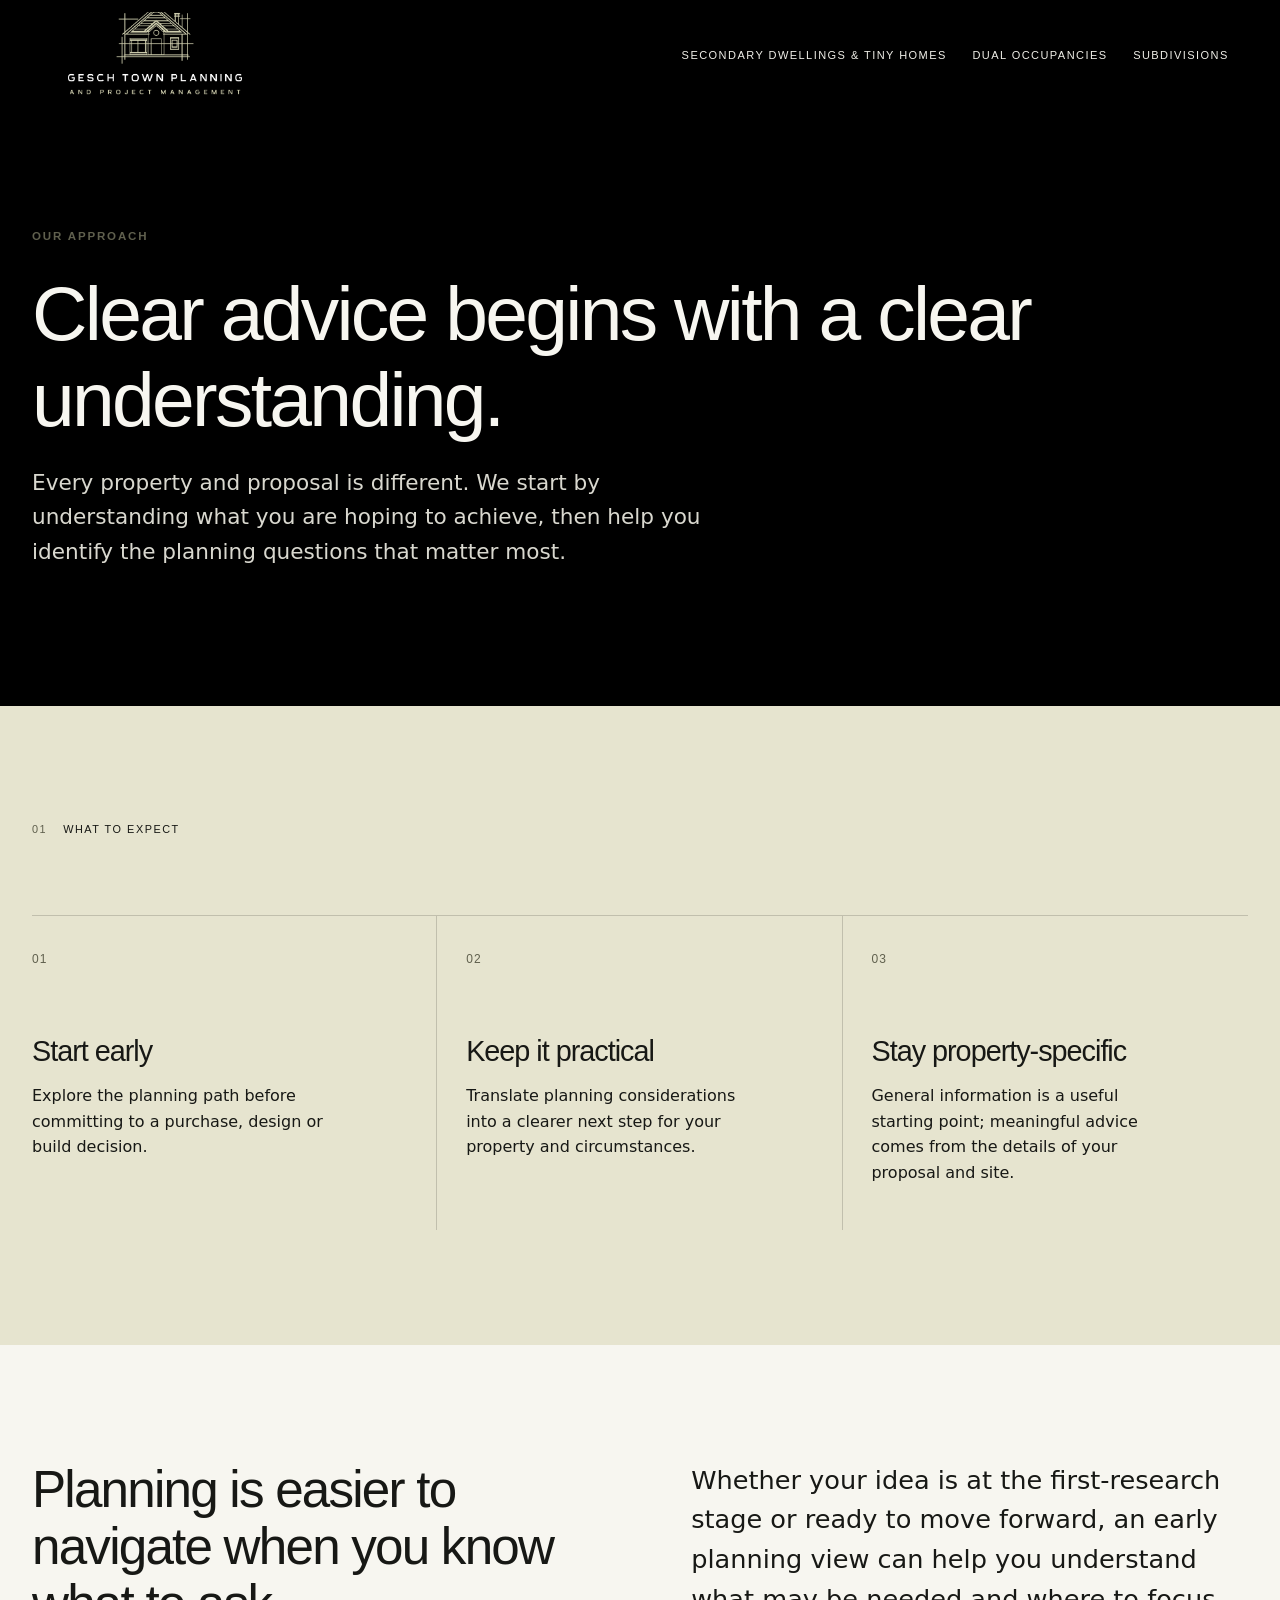
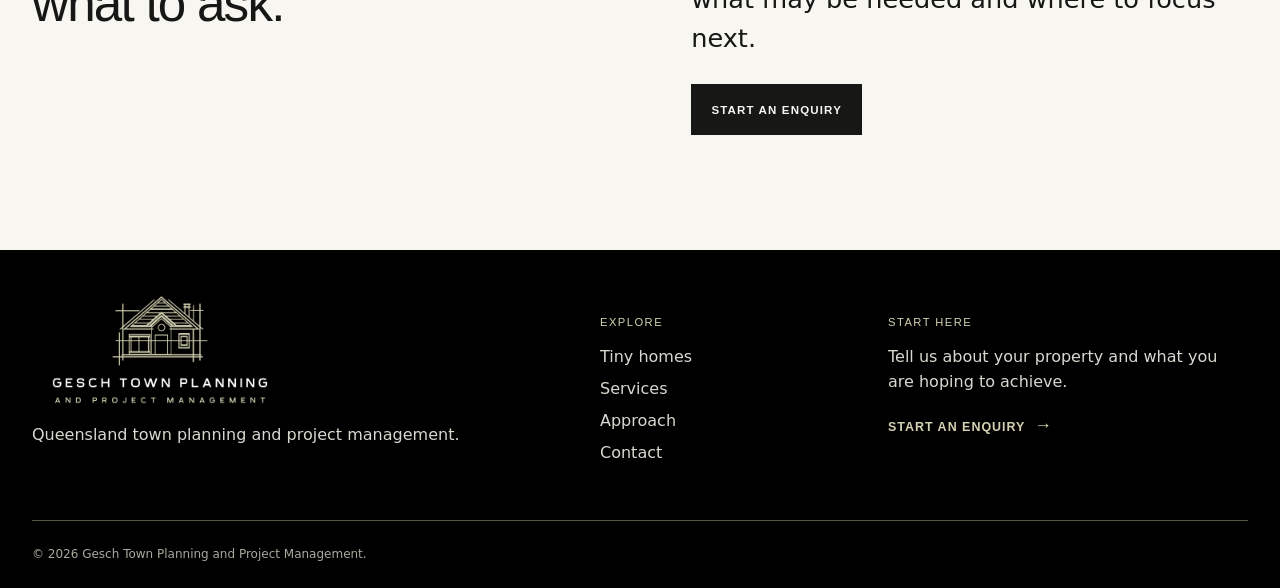
==== approach/index.html @ 33767bf8 "Update draft site navigation labels" ====
<!doctype html>
<html lang="en-AU"><head><meta charset="utf-8"><meta name="viewport" content="width=device-width, initial-scale=1"><meta name="robots" content="noindex, nofollow"><meta name="description" content="A considered, property-specific approach to town planning across Queensland."><meta property="og:title" content="Our approach | Gesch Town Planning"><meta property="og:description" content="Clear, property-specific planning guidance across Queensland."><meta property="og:type" content="website"><meta property="og:url" content="https://geschdevelopments.com.au/approach/"><link rel="canonical" href="https://geschdevelopments.com.au/approach/"><link rel="icon" href="/assets/favicon.svg" type="image/svg+xml"><link rel="stylesheet" href="/assets/styles.css"><title>Our approach | Gesch Town Planning</title></head>
<body><a class="skip-link" href="#main-content">Skip to content</a><header class="site-header"><a class="brand" href="/" aria-label="Gesch Town Planning home"><img src="/assets/gesch-town-planning-logo.png" alt="Gesch Town Planning and Project Management"></a><button class="menu-toggle" type="button" aria-expanded="false" aria-controls="site-nav"><span></span><span></span><span></span><span class="sr-only">Open menu</span></button><nav class="site-nav" id="site-nav" aria-label="Primary navigation"><a href="/tiny-homes-queensland/">Secondary dwellings &amp; tiny homes</a><a href="/services/#dual-occupancies">Dual occupancies</a><a href="/services/#subdivisions">Subdivisions</a></nav></header>
<main id="main-content"><section class="page-hero"><p class="eyebrow">Our approach</p><h1>Clear advice begins with a clear understanding.</h1><p class="lede">Every property and proposal is different. We start by understanding what you are hoping to achieve, then help you identify the planning questions that matter most.</p></section><section class="section section-stone"><div class="section-label"><span>01</span><p>What to expect</p></div><div class="principles"><article><span>01</span><h2>Start early</h2><p>Explore the planning path before committing to a purchase, design or build decision.</p></article><article><span>02</span><h2>Keep it practical</h2><p>Translate planning considerations into a clearer next step for your property and circumstances.</p></article><article><span>03</span><h2>Stay property-specific</h2><p>General information is a useful starting point; meaningful advice comes from the details of your proposal and site.</p></article></div></section><section class="section"><div class="content-grid two-col"><h2>Planning is easier to navigate when you know what to ask.</h2><div><p class="large-copy">Whether your idea is at the first-research stage or ready to move forward, an early planning view can help you understand what may be needed and where to focus next.</p><a class="button button-dark" href="/contact/">Start an enquiry</a></div></div></section></main><footer class="site-footer"><div class="footer-grid"><div><img class="footer-logo" src="/assets/gesch-town-planning-logo.png" alt="Gesch Town Planning and Project Management"><p>Queensland town planning and project management.</p></div><div><p class="footer-label">Explore</p><a href="/tiny-homes-queensland/">Tiny homes</a><a href="/services/">Services</a><a href="/approach/">Approach</a><a href="/contact/">Contact</a></div><div><p class="footer-label">Start here</p><p>Tell us about your property and what you are hoping to achieve.</p><a class="text-link light" href="/contact/">Start an enquiry <span aria-hidden="true">→</span></a></div></div><p class="copyright">© <span data-current-year></span> Gesch Town Planning and Project Management.</p></footer><script src="/assets/config.js"></script><script src="/assets/site.js"></script></body></html>
---- assets/styles.css ----
:root{--black:#000;--ink:#171815;--paper:#f7f6f0;--stone:#d3d2b2;--olive:#60604e;--line:rgba(23,24,21,.18);--white:#fff;--sans:"Avenir Next",Avenir,"Century Gothic",Montserrat,Arial,sans-serif;--body:Inter,ui-sans-serif,system-ui,-apple-system,BlinkMacSystemFont,"Segoe UI",sans-serif;--space:clamp(1.5rem,4vw,5rem);--wide:76rem}*{box-sizing:border-box}html{scroll-behavior:smooth}body{margin:0;background:var(--paper);color:var(--ink);font-family:var(--body);font-size:16px;line-height:1.6}img{max-width:100%;display:block}a{color:inherit}.skip-link{position:absolute;z-index:99;left:1rem;top:-4rem;background:var(--stone);padding:.7rem 1rem;color:var(--ink)}.skip-link:focus{top:1rem}.sr-only{position:absolute;width:1px;height:1px;padding:0;margin:-1px;overflow:hidden;clip:rect(0,0,0,0);white-space:nowrap;border:0}.site-header{height:7rem;background:var(--black);display:flex;align-items:center;justify-content:space-between;padding:0 clamp(1.25rem,4vw,4rem);position:relative;z-index:10}.brand{width:13rem;display:block}.brand img{width:100%;height:5.5rem;object-fit:cover;object-position:center 56%;mix-blend-mode:screen}.site-nav{display:flex;align-items:center;gap:1.6rem;color:#efeee7;font-family:var(--sans);font-size:.69rem;letter-spacing:.13em;text-transform:uppercase}.site-nav a{text-decoration:none;border-bottom:1px solid transparent;padding:.45rem 0}.site-nav a:not(.nav-cta):hover,.site-nav a.is-current:not(.nav-cta){border-color:var(--stone);color:var(--stone)}.nav-cta{border:1px solid var(--stone)!important;padding:.72rem .9rem!important;color:var(--stone)}.nav-cta:hover{background:var(--stone);color:var(--ink)}.menu-toggle{display:none;background:none;border:0;padding:.75rem;color:var(--paper)}.menu-toggle span:not(.sr-only){display:block;width:1.5rem;height:1px;background:currentColor;margin:.32rem}.hero{min-height:calc(100vh - 7rem);background:var(--black);color:var(--paper);display:grid;grid-template-columns:minmax(0,1.1fr) minmax(16rem,.9fr);align-items:center;gap:2rem;padding:clamp(3rem,8vw,8rem) max(1.25rem,calc((100% - var(--wide))/2));overflow:hidden}.hero-copy{max-width:44rem}.eyebrow{font-family:var(--sans);font-size:.72rem;font-weight:700;letter-spacing:.16em;text-transform:uppercase;margin:0 0 1.5rem;color:var(--olive)}.eyebrow.light{color:var(--stone)}h1,h2,h3,p{margin-top:0}h1,h2,h3{font-family:var(--sans);line-height:1.12;letter-spacing:-.035em}h1{font-size:clamp(3rem,6vw,6.2rem);font-weight:500;margin-bottom:1.5rem}h2{font-size:clamp(2.2rem,4vw,4.25rem);font-weight:500;margin-bottom:1.5rem}h3{font-size:1.4rem;font-weight:600}.lede{font-size:clamp(1.08rem,1.7vw,1.35rem);max-width:39rem;color:#d9d8cf}.button-row{display:flex;gap:1.2rem;align-items:center;flex-wrap:wrap;margin-top:2.5rem}.button{display:inline-flex;justify-content:center;align-items:center;padding:.95rem 1.2rem;text-decoration:none;border:1px solid transparent;font-family:var(--sans);font-size:.72rem;letter-spacing:.1em;text-transform:uppercase;font-weight:700;cursor:pointer;transition:background .2s,color .2s,border .2s}.button-stone{background:var(--stone);color:var(--ink)}.button-stone:hover{background:var(--paper)}.button-dark{background:var(--ink);color:var(--paper)}.button-dark:hover{background:var(--olive)}.text-link{font-family:var(--sans);font-weight:700;font-size:.78rem;letter-spacing:.08em;text-transform:uppercase;text-underline-offset:.35rem}.text-link:hover{color:var(--olive)}.text-link.light{color:var(--stone)}.text-link span{padding-left:.3rem;font-size:1.1rem}.hero-drawing{height:min(35vw,31rem);min-height:20rem;position:relative;border-left:1px solid rgba(211,210,178,.4);border-bottom:1px solid rgba(211,210,178,.4)}.hero-drawing:before,.hero-drawing:after{content:"";position:absolute;border:1px solid rgba(211,210,178,.66);inset:15% 12%}.hero-drawing:after{inset:30% 24%;border-color:rgba(211,210,178,.3)}.roof{position:absolute;width:62%;height:62%;left:18%;top:14%;border-left:4px solid var(--stone);border-top:4px solid var(--stone);transform:rotate(45deg)}.house-line{position:absolute;left:18%;width:61%;border-top:2px solid var(--stone)}.house-line.one{top:65%}.house-line.two{top:77%;width:71%;left:12%}.house-door{position:absolute;left:40%;top:55%;height:30%;width:15%;border:2px solid var(--stone)}.house-window{position:absolute;right:18%;top:55%;height:14%;width:14%;border:2px solid var(--stone)}.plan-rule{position:absolute;background:var(--stone);opacity:.65}.plan-rule.horizontal{height:1px;width:110%;left:-5%;bottom:10%}.plan-rule.vertical{width:1px;height:105%;right:10%;bottom:-3%}.tiny-roof{position:absolute;left:20%;top:31%;width:60%;height:30%;border:3px solid var(--stone);transform:skewY(-25deg) rotate(-25deg)}.tiny-body{position:absolute;left:16%;top:50%;width:68%;height:27%;border:2px solid var(--stone)}.tiny-door{position:absolute;left:31%;top:58%;width:12%;height:19%;border:2px solid var(--stone)}.tiny-window{position:absolute;right:28%;top:57%;width:13%;height:13%;border:2px solid var(--stone)}.tiny-wheel{position:absolute;bottom:15%;width:2.2rem;height:2.2rem;border:2px solid var(--stone);border-radius:50%}.wheel-one{left:27%}.wheel-two{right:27%}.section{padding:clamp(4rem,9vw,9rem) max(1.25rem,calc((100% - var(--wide))/2))}.section-label{display:flex;gap:1rem;align-items:center;margin-bottom:clamp(3rem,6vw,6rem);font-family:var(--sans);font-size:.68rem;letter-spacing:.14em;text-transform:uppercase}.section-label span{color:var(--olive)}.section-label p{margin:0}.section-label.light{color:var(--paper)}.section-label.light span{color:var(--stone)}.content-grid{display:grid;gap:clamp(2rem,8vw,10rem)}.two-col{grid-template-columns:1fr 1fr}.large-copy{font-size:clamp(1.25rem,2vw,1.65rem);line-height:1.55}.intro .text-link{display:inline-block;margin-top:1rem}.section-ink{background:var(--ink);color:var(--paper)}.services-preview{padding-top:clamp(4rem,9vw,9rem)}.service-grid{display:grid;grid-template-columns:repeat(4,1fr);border-top:1px solid rgba(211,210,178,.4)}.service-card{min-height:21rem;padding:1.5rem;display:flex;flex-direction:column;text-decoration:none;border-right:1px solid rgba(211,210,178,.4);transition:background .25s,color .25s}.service-card:first-child{border-left:1px solid rgba(211,210,178,.4)}.service-card:hover{background:var(--stone);color:var(--ink)}.service-card>span,.service-card i{font-family:var(--sans);font-size:.75rem;color:var(--stone);font-style:normal}.service-card:hover>span,.service-card:hover i{color:var(--olive)}.service-card h3{margin-top:auto;margin-bottom:.75rem}.service-card p{font-size:.93rem;margin-bottom:1.25rem}.service-card i{font-size:1.4rem}.feature-panel{background:var(--stone);padding:clamp(2rem,5vw,5rem);display:grid;grid-template-columns:1.2fr .8fr;gap:3rem;min-height:27rem;align-items:center}.feature-panel p:not(.eyebrow){max-width:36rem}.small-house{position:relative;min-height:16rem;border:1px solid var(--ink)}.small-house:before,.small-house:after{content:"";position:absolute;border:2px solid var(--ink)}.small-house:before{width:52%;height:52%;left:24%;top:20%;transform:rotate(45deg)}.small-house:after{width:65%;height:32%;left:17%;top:48%}.cta-band{padding:clamp(3rem,6vw,6rem) max(1.25rem,calc((100% - var(--wide))/2));background:var(--black);color:var(--paper);display:flex;align-items:center;justify-content:space-between;gap:2rem}.cta-band h2{margin:0}.site-footer{background:var(--black);color:#d9d8cf;padding:4rem max(1.25rem,calc((100% - var(--wide))/2)) 1.5rem}.footer-grid{display:grid;grid-template-columns:1.3fr .6fr .9fr;gap:3rem;border-bottom:1px solid rgba(211,210,178,.4);padding-bottom:3rem}.footer-logo{width:16rem;height:7.5rem;object-fit:cover;object-position:center 56%;mix-blend-mode:screen;margin:-1.2rem 0 .4rem}.footer-grid a{display:block;margin:.4rem 0;text-decoration:none}.footer-label{font-family:var(--sans);font-size:.7rem;letter-spacing:.13em;text-transform:uppercase;color:var(--stone)}.copyright{font-size:.75rem;margin:1.5rem 0 0;color:#aaa99d}.page-hero{background:var(--black);color:var(--paper);padding:clamp(4rem,9vw,10rem) max(1.25rem,calc((100% - var(--wide))/2));min-height:27rem}.page-hero .lede{max-width:42rem}.service-list article{display:grid;grid-template-columns:6rem 1fr auto;align-items:center;gap:2rem;border-top:1px solid var(--line);padding:2.25rem 0}.service-list article:last-child{border-bottom:1px solid var(--line)}.service-list article>span,.principles article>span{font-family:var(--sans);font-size:.75rem;letter-spacing:.1em;color:var(--olive)}.service-list h2{font-size:clamp(1.7rem,3vw,2.7rem);margin:0 0 .5rem}.service-list p{margin:0;max-width:43rem}.section-stone{background:#e6e4cf}.principles{display:grid;grid-template-columns:repeat(3,1fr);gap:0;border-top:1px solid var(--line)}.principles article{padding:1.8rem 1.8rem 1.8rem 0;border-right:1px solid var(--line)}.principles article+article{padding-left:1.8rem}.principles article:last-child{border-right:0}.principles h2{font-size:1.8rem;margin:4rem 0 1rem}.principles p{max-width:19rem}.pathway{list-style:none;margin:0;padding:0;display:grid;grid-template-columns:repeat(3,1fr);gap:2rem}.pathway li{border-top:1px solid var(--line);padding-top:1.5rem}.pathway>li>span{font-family:var(--sans);font-size:.75rem;color:var(--olive);letter-spacing:.1em}.pathway h3{margin:3rem 0 .75rem}.pricing-section{display:grid;grid-template-columns:1fr 1fr;gap:clamp(2rem,8vw,8rem);background:var(--ink);color:var(--paper)}.pricing-section h2{margin-bottom:0}.pricing-section h2 span{display:block;color:var(--stone)}.pricing-section>div:last-child{align-self:end;color:#ddddd5}.small-print{font-size:.82rem;color:#bcbbb2}.question-grid{display:grid;grid-template-columns:repeat(3,1fr);gap:1px;background:var(--line);border:1px solid var(--line)}.question-grid article{background:var(--paper);padding:2rem;min-height:15rem}.question-grid h3{font-size:1.35rem}.faq-list{max-width:56rem}.faq-list details{border-top:1px solid var(--line);padding:1.2rem 0}.faq-list details:last-child{border-bottom:1px solid var(--line)}.faq-list summary{cursor:pointer;font-family:var(--sans);font-weight:600;font-size:1.18rem;list-style-position:inside}.faq-list summary::marker{color:var(--olive)}.faq-list details p{max-width:47rem;margin:1rem 1.5rem 0}.form-section{display:grid;grid-template-columns:.75fr 1.25fr;gap:clamp(2rem,8vw,8rem)}.form-section h2{font-size:clamp(2.2rem,4vw,3.8rem)}.form-section>div>p:not(.eyebrow){color:#d9d8cf}.enquiry-form label{display:block;font-family:var(--sans);font-size:.72rem;letter-spacing:.08em;text-transform:uppercase;font-weight:600;margin-bottom:1.2rem}.enquiry-form input:not([type=checkbox]),.enquiry-form select,.enquiry-form textarea{width:100%;display:block;margin-top:.45rem;padding:.78rem;border:1px solid rgba(211,210,178,.5);background:transparent;color:var(--paper);font:400 1rem var(--body);border-radius:0}.enquiry-form select option{color:var(--ink)}.enquiry-form input:focus,.enquiry-form select:focus,.enquiry-form textarea:focus{outline:2px solid var(--stone);outline-offset:2px}.form-grid{display:grid;grid-template-columns:1fr 1fr;gap:0 1.2rem}.checkbox{display:flex!important;gap:.7rem;align-items:flex-start;text-transform:none!important;letter-spacing:0!important;font-family:var(--body)!important;font-size:.85rem!important;font-weight:400!important}.checkbox input{margin-top:.25rem;accent-color:var(--stone)}.form-message{min-height:1.6rem;margin:1rem 0 0;color:var(--stone)}.honeypot{position:absolute;left:-10000px;width:1px;height:1px;overflow:hidden}.contact-form-section{margin-top:0}.reveal{animation:rise .7s ease-out both}@keyframes rise{from{opacity:0;transform:translateY(18px)}to{opacity:1;transform:translateY(0)}}@media(max-width:800px){.site-header{height:5.7rem}.brand{width:11.5rem}.brand img{height:4.5rem}.menu-toggle{display:block}.site-nav{display:none;position:absolute;top:100%;left:0;right:0;background:var(--black);padding:1rem 1.25rem 1.5rem;align-items:stretch;border-top:1px solid rgba(211,210,178,.25)}.site-nav.is-open{display:flex;flex-direction:column}.site-nav a{padding:.8rem 0}.nav-cta{text-align:center;margin-top:.3rem}.hero{min-height:auto;grid-template-columns:1fr;padding-top:4rem}.hero-drawing{height:16rem;min-height:0;max-width:29rem;width:100%;justify-self:end}.two-col,.pricing-section,.form-section{grid-template-columns:1fr}.service-grid,.question-grid,.pathway,.principles{grid-template-columns:1fr 1fr}.feature-panel{grid-template-columns:1fr}.small-house{min-height:12rem}.footer-grid{grid-template-columns:1fr 1fr}.footer-grid>div:first-child{grid-column:1/-1}.service-list article{grid-template-columns:2.5rem 1fr}.service-list article .text-link{grid-column:2}.service-list h2{font-size:1.7rem}.contact-hero{min-height:20rem}}@media(max-width:520px){h1{font-size:clamp(2.75rem,13vw,4rem)}.service-grid,.question-grid,.pathway,.principles,.form-grid,.footer-grid{grid-template-columns:1fr}.service-card{min-height:14rem;border-left:1px solid rgba(211,210,178,.4)}.principles article,.principles article+article{padding:1.5rem 0;border-right:0;border-bottom:1px solid var(--line)}.principles h2{margin-top:2rem}.cta-band{align-items:flex-start;flex-direction:column}.footer-grid>div:first-child{grid-column:auto}.hero-drawing{height:13rem}.section-label{margin-bottom:2.5rem}.page-hero{min-height:18rem}.service-list article{gap:1rem}.service-list article>span{align-self:start;padding-top:.3rem}}
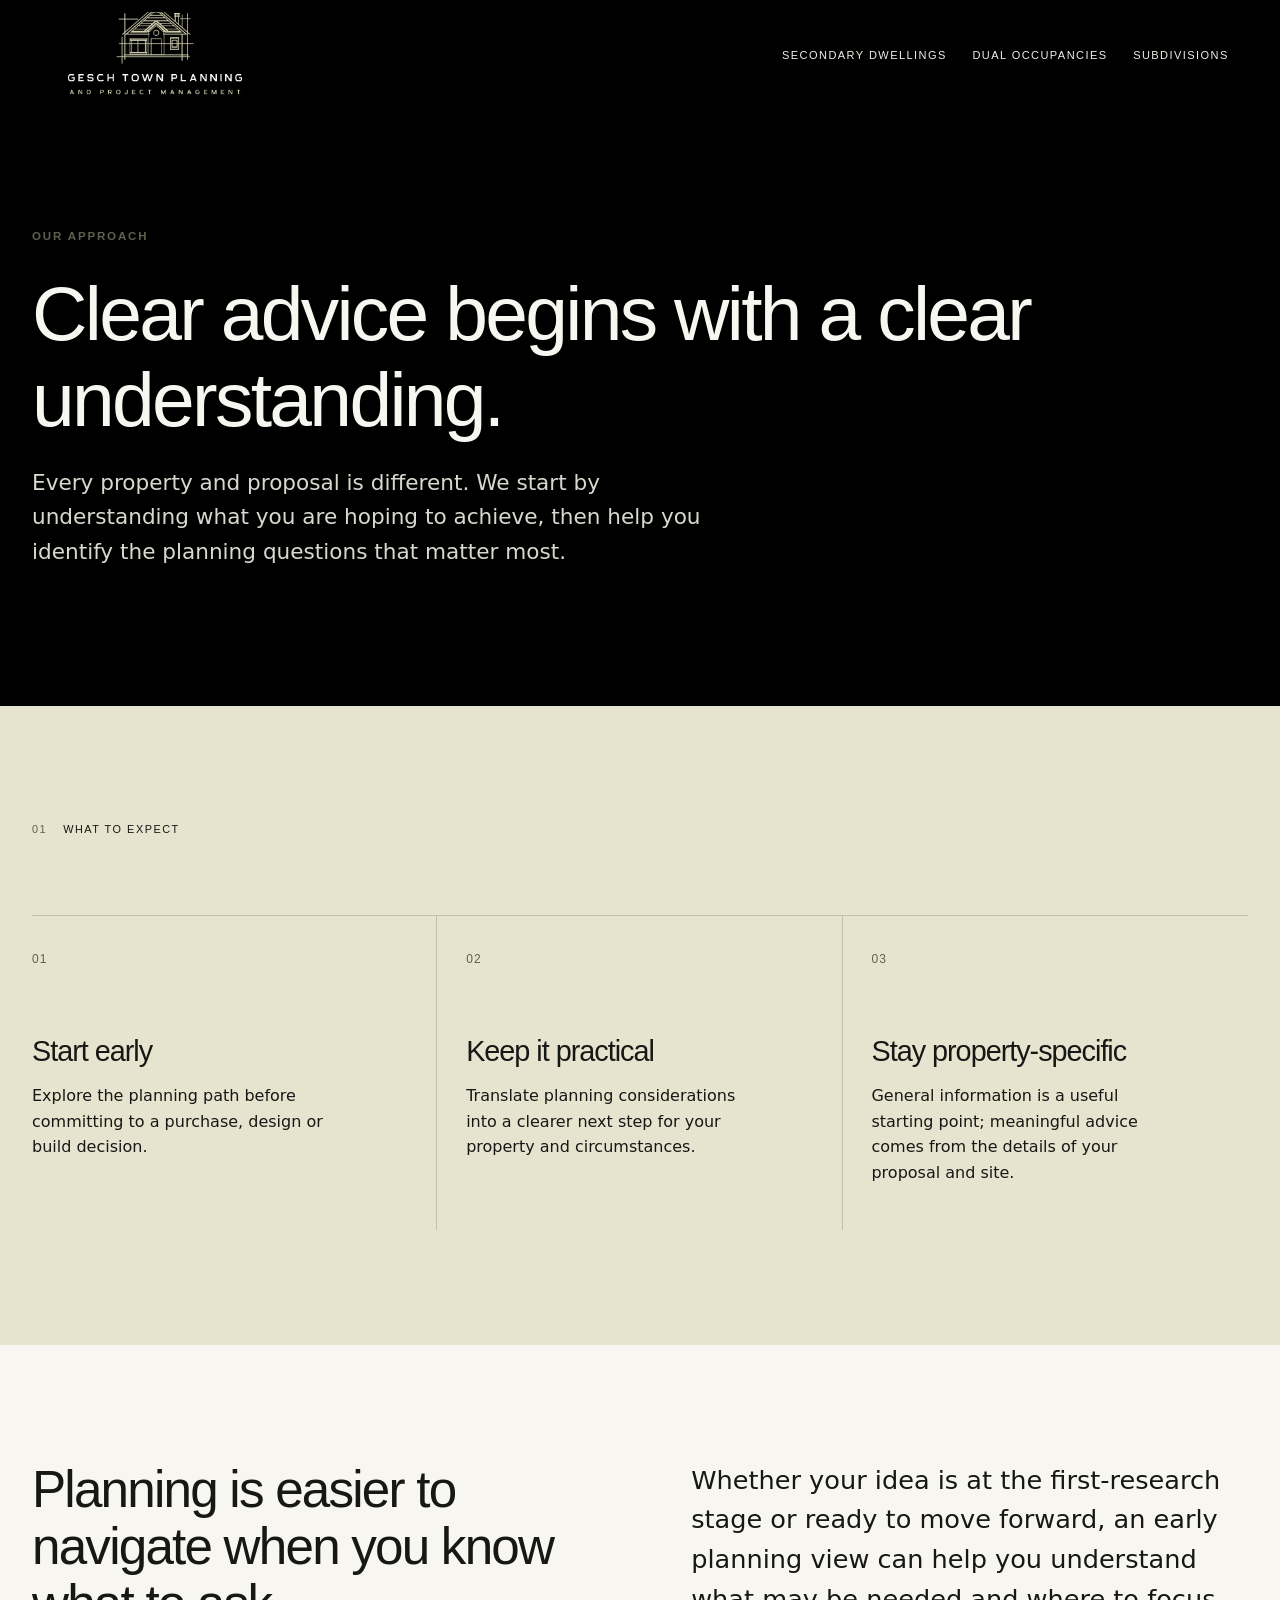
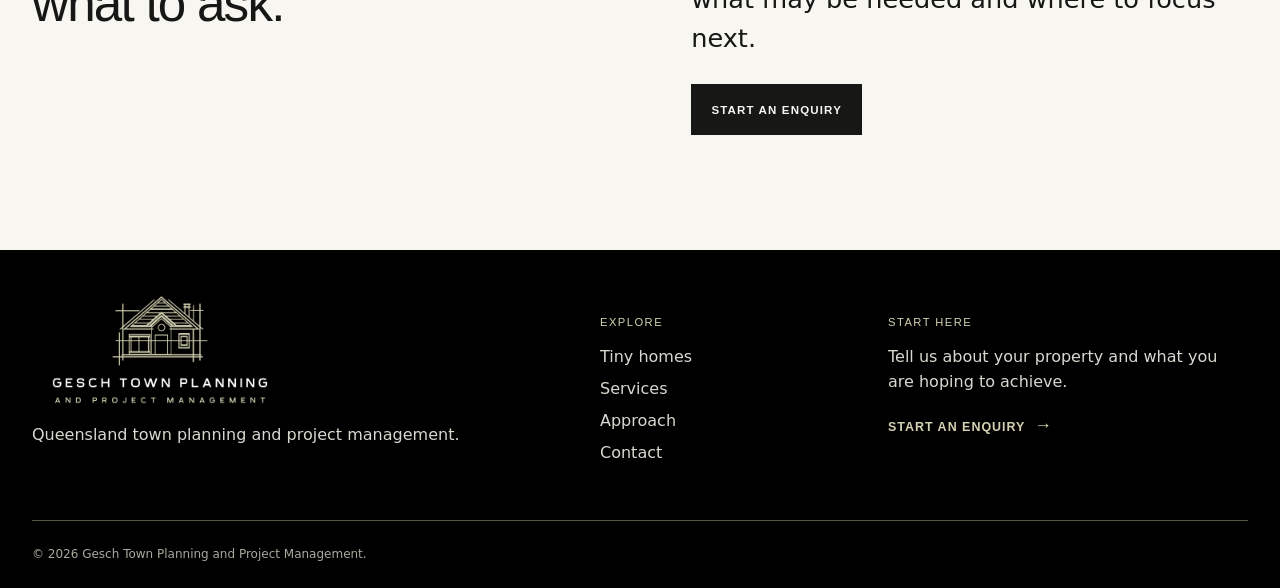
==== commit 3fa73cc6: "Add Queensland tiny homes guide" ====
--- a/approach/index.html
+++ b/approach/index.html
@@ -1,4 +1,4 @@
 <!doctype html>
 <html lang="en-AU"><head><meta charset="utf-8"><meta name="viewport" content="width=device-width, initial-scale=1"><meta name="robots" content="noindex, nofollow"><meta name="description" content="A considered, property-specific approach to town planning across Queensland."><meta property="og:title" content="Our approach | Gesch Town Planning"><meta property="og:description" content="Clear, property-specific planning guidance across Queensland."><meta property="og:type" content="website"><meta property="og:url" content="https://geschdevelopments.com.au/approach/"><link rel="canonical" href="https://geschdevelopments.com.au/approach/"><link rel="icon" href="/assets/favicon.svg" type="image/svg+xml"><link rel="stylesheet" href="/assets/styles.css"><title>Our approach | Gesch Town Planning</title></head>
-<body><a class="skip-link" href="#main-content">Skip to content</a><header class="site-header"><a class="brand" href="/" aria-label="Gesch Town Planning home"><img src="/assets/gesch-town-planning-logo.png" alt="Gesch Town Planning and Project Management"></a><button class="menu-toggle" type="button" aria-expanded="false" aria-controls="site-nav"><span></span><span></span><span></span><span class="sr-only">Open menu</span></button><nav class="site-nav" id="site-nav" aria-label="Primary navigation"><a href="/tiny-homes-queensland/">Secondary dwellings &amp; tiny homes</a><a href="/services/#dual-occupancies">Dual occupancies</a><a href="/services/#subdivisions">Subdivisions</a></nav></header>
+<body><a class="skip-link" href="#main-content">Skip to content</a><header class="site-header"><a class="brand" href="/" aria-label="Gesch Town Planning home"><img src="/assets/gesch-town-planning-logo.png" alt="Gesch Town Planning and Project Management"></a><button class="menu-toggle" type="button" aria-expanded="false" aria-controls="site-nav"><span></span><span></span><span></span><span class="sr-only">Open menu</span></button><nav class="site-nav" id="site-nav" aria-label="Primary navigation"><a href="/tiny-homes-queensland/">Secondary dwellings</a><a href="/services/#dual-occupancies">Dual occupancies</a><a href="/services/#subdivisions">Subdivisions</a></nav></header>
 <main id="main-content"><section class="page-hero"><p class="eyebrow">Our approach</p><h1>Clear advice begins with a clear understanding.</h1><p class="lede">Every property and proposal is different. We start by understanding what you are hoping to achieve, then help you identify the planning questions that matter most.</p></section><section class="section section-stone"><div class="section-label"><span>01</span><p>What to expect</p></div><div class="principles"><article><span>01</span><h2>Start early</h2><p>Explore the planning path before committing to a purchase, design or build decision.</p></article><article><span>02</span><h2>Keep it practical</h2><p>Translate planning considerations into a clearer next step for your property and circumstances.</p></article><article><span>03</span><h2>Stay property-specific</h2><p>General information is a useful starting point; meaningful advice comes from the details of your proposal and site.</p></article></div></section><section class="section"><div class="content-grid two-col"><h2>Planning is easier to navigate when you know what to ask.</h2><div><p class="large-copy">Whether your idea is at the first-research stage or ready to move forward, an early planning view can help you understand what may be needed and where to focus next.</p><a class="button button-dark" href="/contact/">Start an enquiry</a></div></div></section></main><footer class="site-footer"><div class="footer-grid"><div><img class="footer-logo" src="/assets/gesch-town-planning-logo.png" alt="Gesch Town Planning and Project Management"><p>Queensland town planning and project management.</p></div><div><p class="footer-label">Explore</p><a href="/tiny-homes-queensland/">Tiny homes</a><a href="/services/">Services</a><a href="/approach/">Approach</a><a href="/contact/">Contact</a></div><div><p class="footer-label">Start here</p><p>Tell us about your property and what you are hoping to achieve.</p><a class="text-link light" href="/contact/">Start an enquiry <span aria-hidden="true">→</span></a></div></div><p class="copyright">© <span data-current-year></span> Gesch Town Planning and Project Management.</p></footer><script src="/assets/config.js"></script><script src="/assets/site.js"></script></body></html>
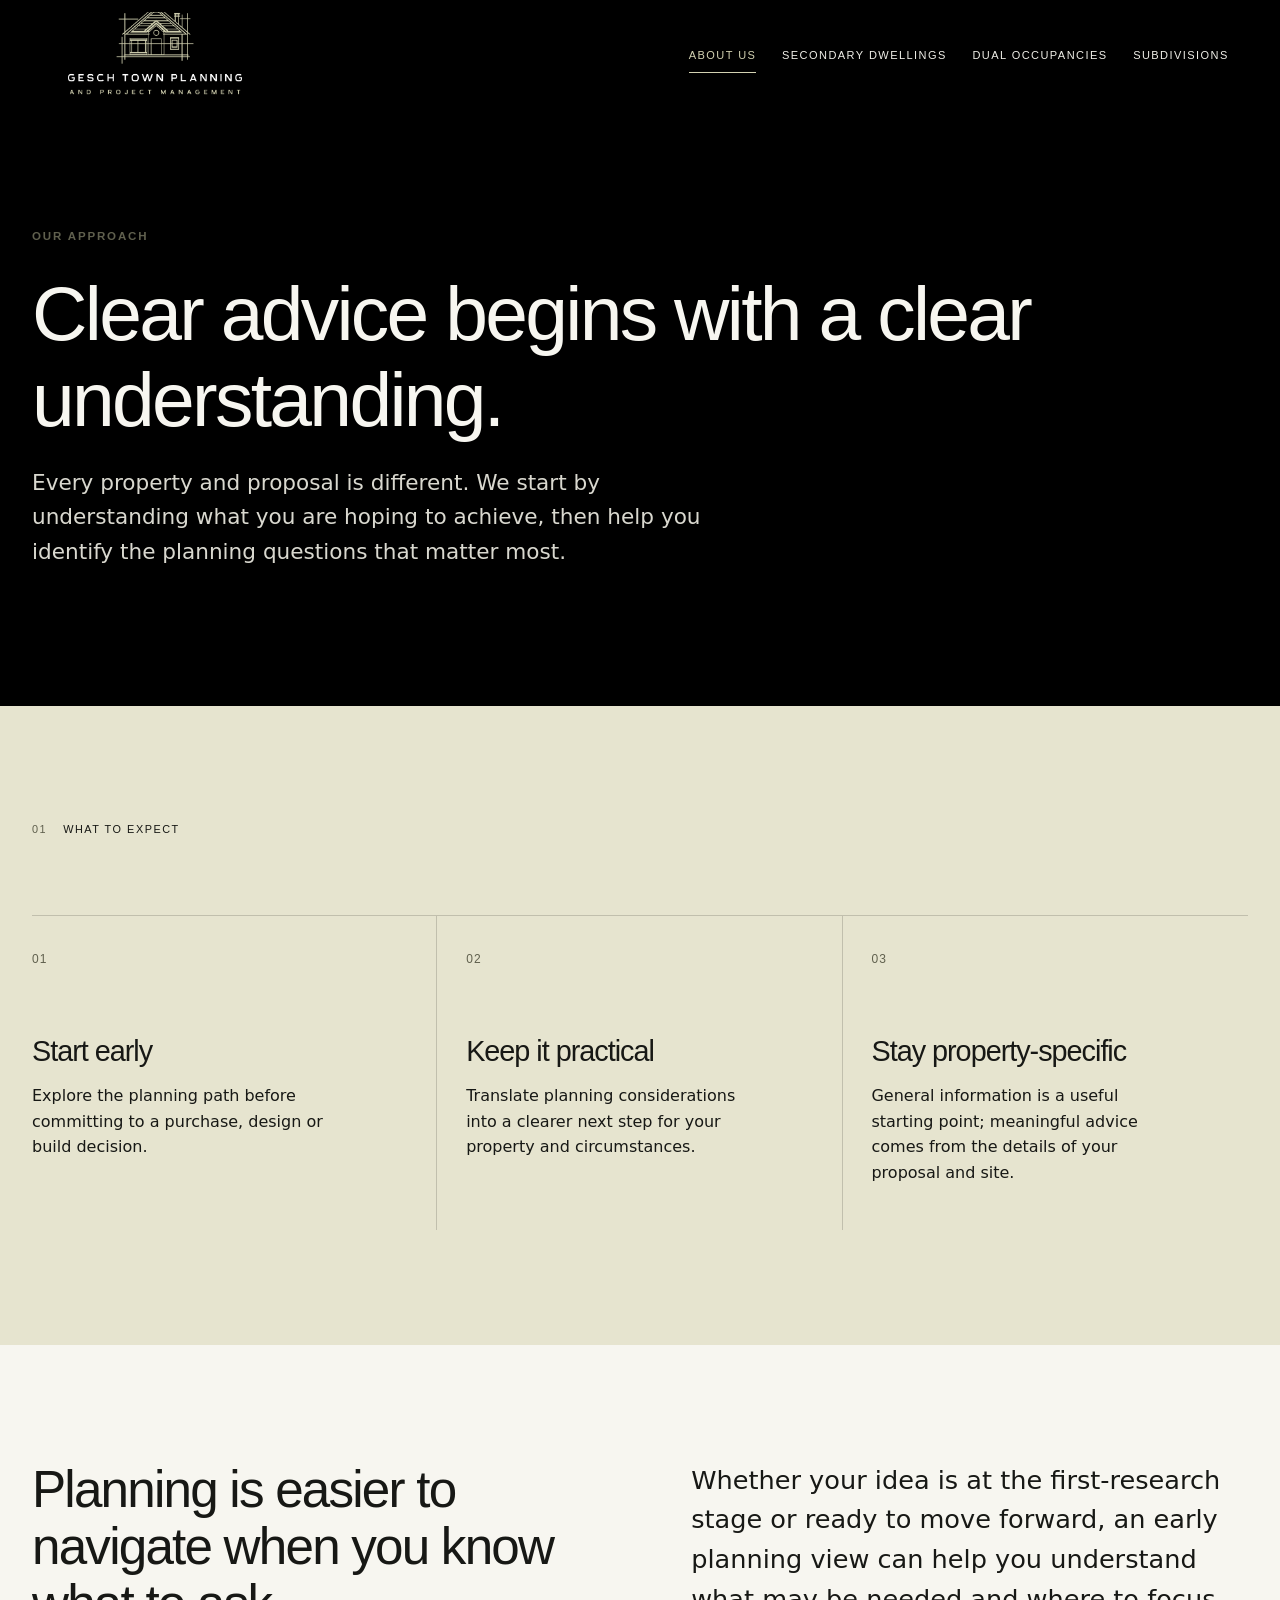
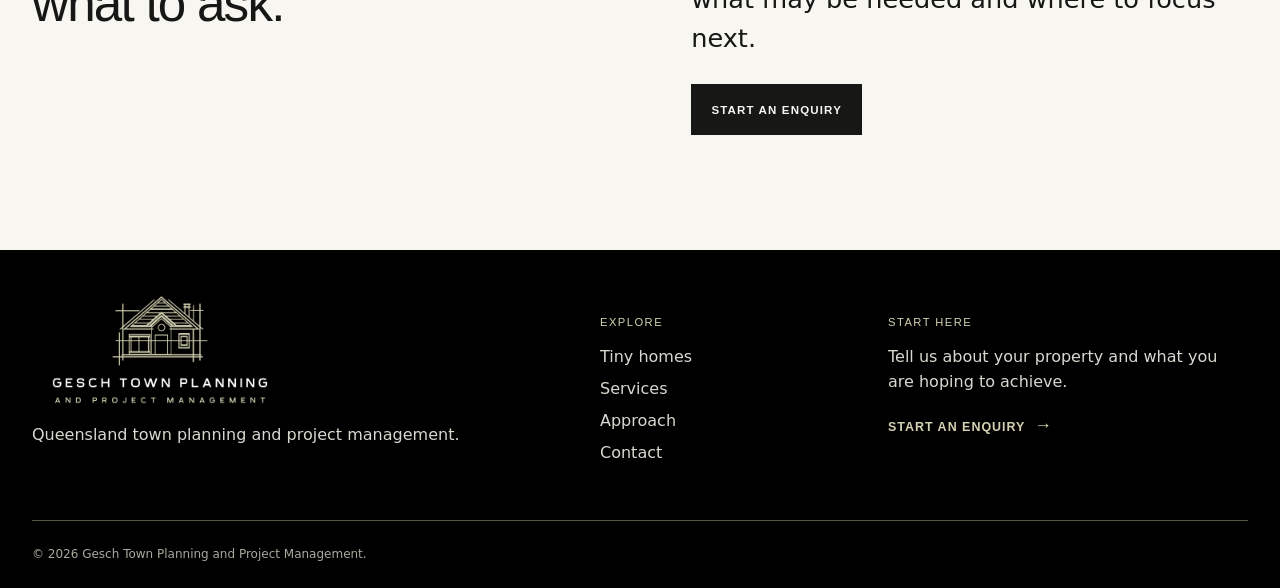
==== commit b1e2107c: "Add about us navigation tab" ====
--- a/approach/index.html
+++ b/approach/index.html
@@ -1,4 +1,4 @@
 <!doctype html>
 <html lang="en-AU"><head><meta charset="utf-8"><meta name="viewport" content="width=device-width, initial-scale=1"><meta name="robots" content="noindex, nofollow"><meta name="description" content="A considered, property-specific approach to town planning across Queensland."><meta property="og:title" content="Our approach | Gesch Town Planning"><meta property="og:description" content="Clear, property-specific planning guidance across Queensland."><meta property="og:type" content="website"><meta property="og:url" content="https://geschdevelopments.com.au/approach/"><link rel="canonical" href="https://geschdevelopments.com.au/approach/"><link rel="icon" href="/assets/favicon.svg" type="image/svg+xml"><link rel="stylesheet" href="/assets/styles.css"><title>Our approach | Gesch Town Planning</title></head>
-<body><a class="skip-link" href="#main-content">Skip to content</a><header class="site-header"><a class="brand" href="/" aria-label="Gesch Town Planning home"><img src="/assets/gesch-town-planning-logo.png" alt="Gesch Town Planning and Project Management"></a><button class="menu-toggle" type="button" aria-expanded="false" aria-controls="site-nav"><span></span><span></span><span></span><span class="sr-only">Open menu</span></button><nav class="site-nav" id="site-nav" aria-label="Primary navigation"><a href="/tiny-homes-queensland/">Secondary dwellings</a><a href="/services/#dual-occupancies">Dual occupancies</a><a href="/services/#subdivisions">Subdivisions</a></nav></header>
+<body><a class="skip-link" href="#main-content">Skip to content</a><header class="site-header"><a class="brand" href="/" aria-label="Gesch Town Planning home"><img src="/assets/gesch-town-planning-logo.png" alt="Gesch Town Planning and Project Management"></a><button class="menu-toggle" type="button" aria-expanded="false" aria-controls="site-nav"><span></span><span></span><span></span><span class="sr-only">Open menu</span></button><nav class="site-nav" id="site-nav" aria-label="Primary navigation"><a class="is-current" href="/approach/">About us</a><a href="/tiny-homes-queensland/">Secondary dwellings</a><a href="/services/#dual-occupancies">Dual occupancies</a><a href="/services/#subdivisions">Subdivisions</a></nav></header>
 <main id="main-content"><section class="page-hero"><p class="eyebrow">Our approach</p><h1>Clear advice begins with a clear understanding.</h1><p class="lede">Every property and proposal is different. We start by understanding what you are hoping to achieve, then help you identify the planning questions that matter most.</p></section><section class="section section-stone"><div class="section-label"><span>01</span><p>What to expect</p></div><div class="principles"><article><span>01</span><h2>Start early</h2><p>Explore the planning path before committing to a purchase, design or build decision.</p></article><article><span>02</span><h2>Keep it practical</h2><p>Translate planning considerations into a clearer next step for your property and circumstances.</p></article><article><span>03</span><h2>Stay property-specific</h2><p>General information is a useful starting point; meaningful advice comes from the details of your proposal and site.</p></article></div></section><section class="section"><div class="content-grid two-col"><h2>Planning is easier to navigate when you know what to ask.</h2><div><p class="large-copy">Whether your idea is at the first-research stage or ready to move forward, an early planning view can help you understand what may be needed and where to focus next.</p><a class="button button-dark" href="/contact/">Start an enquiry</a></div></div></section></main><footer class="site-footer"><div class="footer-grid"><div><img class="footer-logo" src="/assets/gesch-town-planning-logo.png" alt="Gesch Town Planning and Project Management"><p>Queensland town planning and project management.</p></div><div><p class="footer-label">Explore</p><a href="/tiny-homes-queensland/">Tiny homes</a><a href="/services/">Services</a><a href="/approach/">Approach</a><a href="/contact/">Contact</a></div><div><p class="footer-label">Start here</p><p>Tell us about your property and what you are hoping to achieve.</p><a class="text-link light" href="/contact/">Start an enquiry <span aria-hidden="true">→</span></a></div></div><p class="copyright">© <span data-current-year></span> Gesch Town Planning and Project Management.</p></footer><script src="/assets/config.js"></script><script src="/assets/site.js"></script></body></html>
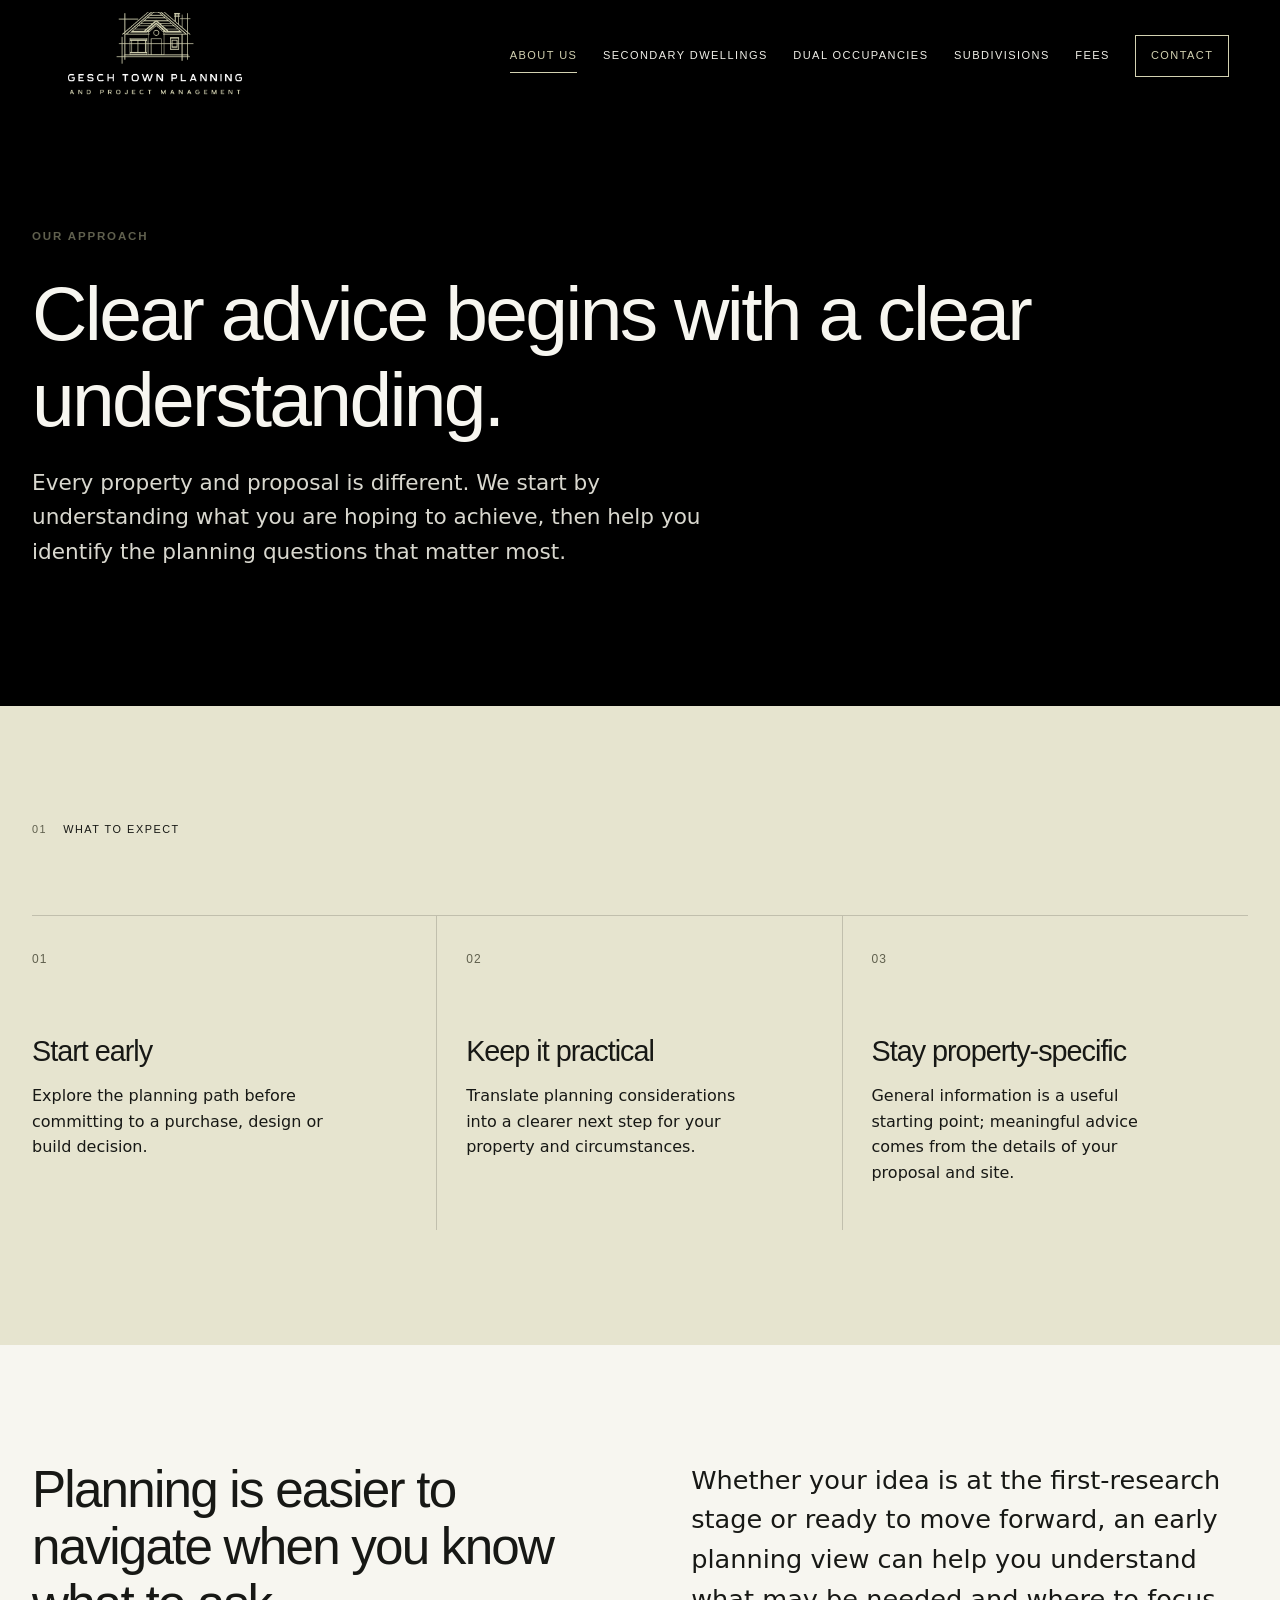
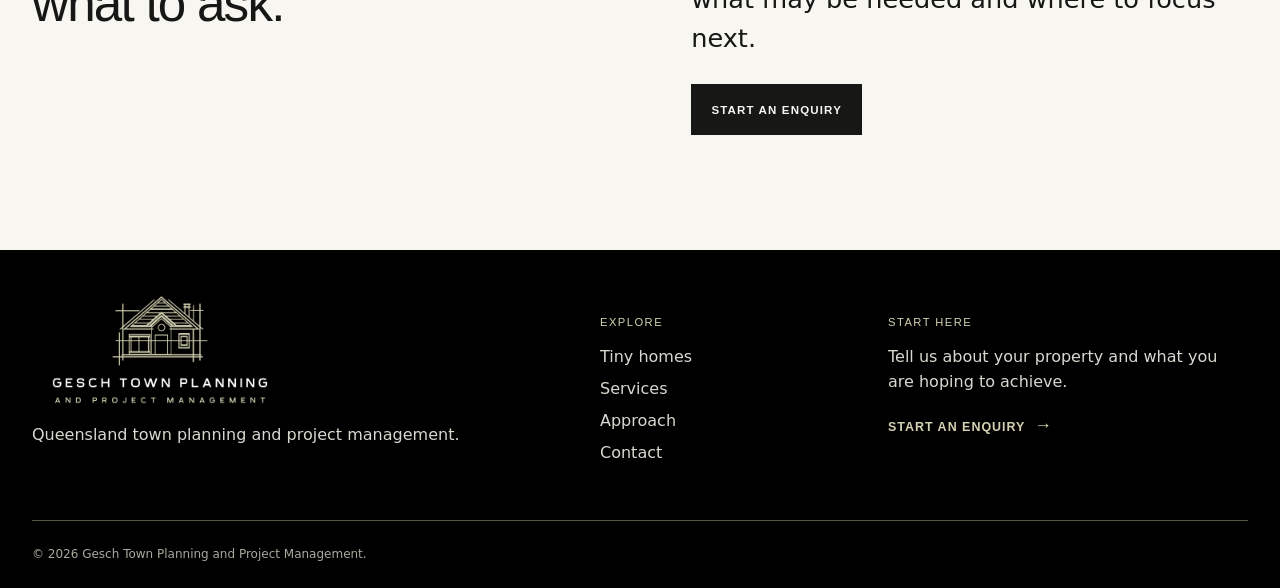
==== commit feae5057: "Add fees and contact navigation" ====
--- a/approach/index.html
+++ b/approach/index.html
@@ -1,4 +1,4 @@
 <!doctype html>
 <html lang="en-AU"><head><meta charset="utf-8"><meta name="viewport" content="width=device-width, initial-scale=1"><meta name="robots" content="noindex, nofollow"><meta name="description" content="A considered, property-specific approach to town planning across Queensland."><meta property="og:title" content="Our approach | Gesch Town Planning"><meta property="og:description" content="Clear, property-specific planning guidance across Queensland."><meta property="og:type" content="website"><meta property="og:url" content="https://geschdevelopments.com.au/approach/"><link rel="canonical" href="https://geschdevelopments.com.au/approach/"><link rel="icon" href="/assets/favicon.svg" type="image/svg+xml"><link rel="stylesheet" href="/assets/styles.css"><title>Our approach | Gesch Town Planning</title></head>
-<body><a class="skip-link" href="#main-content">Skip to content</a><header class="site-header"><a class="brand" href="/" aria-label="Gesch Town Planning home"><img src="/assets/gesch-town-planning-logo.png" alt="Gesch Town Planning and Project Management"></a><button class="menu-toggle" type="button" aria-expanded="false" aria-controls="site-nav"><span></span><span></span><span></span><span class="sr-only">Open menu</span></button><nav class="site-nav" id="site-nav" aria-label="Primary navigation"><a class="is-current" href="/approach/">About us</a><a href="/tiny-homes-queensland/">Secondary dwellings</a><a href="/services/#dual-occupancies">Dual occupancies</a><a href="/services/#subdivisions">Subdivisions</a></nav></header>
+<body><a class="skip-link" href="#main-content">Skip to content</a><header class="site-header"><a class="brand" href="/" aria-label="Gesch Town Planning home"><img src="/assets/gesch-town-planning-logo.png" alt="Gesch Town Planning and Project Management"></a><button class="menu-toggle" type="button" aria-expanded="false" aria-controls="site-nav"><span></span><span></span><span></span><span class="sr-only">Open menu</span></button><nav class="site-nav" id="site-nav" aria-label="Primary navigation"><a class="is-current" href="/approach/">About us</a><a href="/tiny-homes-queensland/">Secondary dwellings</a><a href="/services/#dual-occupancies">Dual occupancies</a><a href="/services/#subdivisions">Subdivisions</a><a href="/fees/">Fees</a><a class="nav-cta" href="/contact/">Contact</a></nav></header>
 <main id="main-content"><section class="page-hero"><p class="eyebrow">Our approach</p><h1>Clear advice begins with a clear understanding.</h1><p class="lede">Every property and proposal is different. We start by understanding what you are hoping to achieve, then help you identify the planning questions that matter most.</p></section><section class="section section-stone"><div class="section-label"><span>01</span><p>What to expect</p></div><div class="principles"><article><span>01</span><h2>Start early</h2><p>Explore the planning path before committing to a purchase, design or build decision.</p></article><article><span>02</span><h2>Keep it practical</h2><p>Translate planning considerations into a clearer next step for your property and circumstances.</p></article><article><span>03</span><h2>Stay property-specific</h2><p>General information is a useful starting point; meaningful advice comes from the details of your proposal and site.</p></article></div></section><section class="section"><div class="content-grid two-col"><h2>Planning is easier to navigate when you know what to ask.</h2><div><p class="large-copy">Whether your idea is at the first-research stage or ready to move forward, an early planning view can help you understand what may be needed and where to focus next.</p><a class="button button-dark" href="/contact/">Start an enquiry</a></div></div></section></main><footer class="site-footer"><div class="footer-grid"><div><img class="footer-logo" src="/assets/gesch-town-planning-logo.png" alt="Gesch Town Planning and Project Management"><p>Queensland town planning and project management.</p></div><div><p class="footer-label">Explore</p><a href="/tiny-homes-queensland/">Tiny homes</a><a href="/services/">Services</a><a href="/approach/">Approach</a><a href="/contact/">Contact</a></div><div><p class="footer-label">Start here</p><p>Tell us about your property and what you are hoping to achieve.</p><a class="text-link light" href="/contact/">Start an enquiry <span aria-hidden="true">→</span></a></div></div><p class="copyright">© <span data-current-year></span> Gesch Town Planning and Project Management.</p></footer><script src="/assets/config.js"></script><script src="/assets/site.js"></script></body></html>
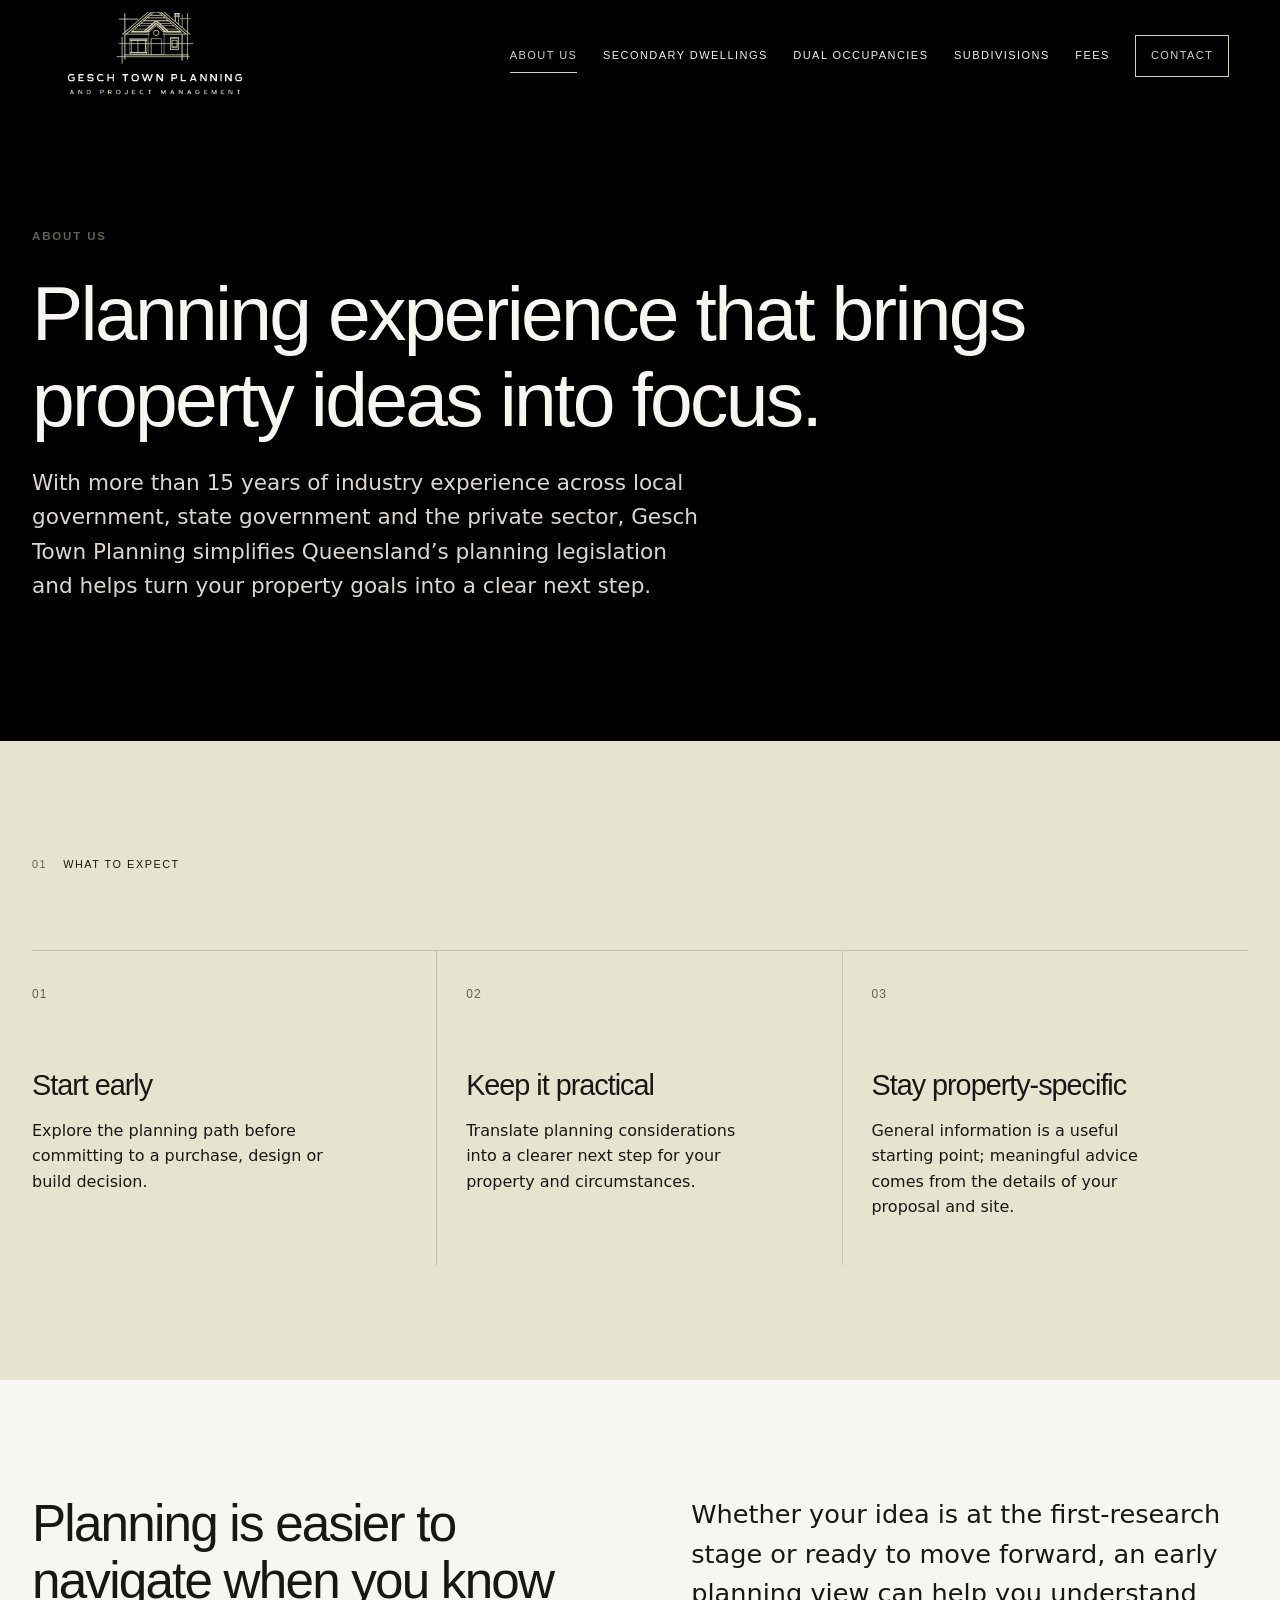
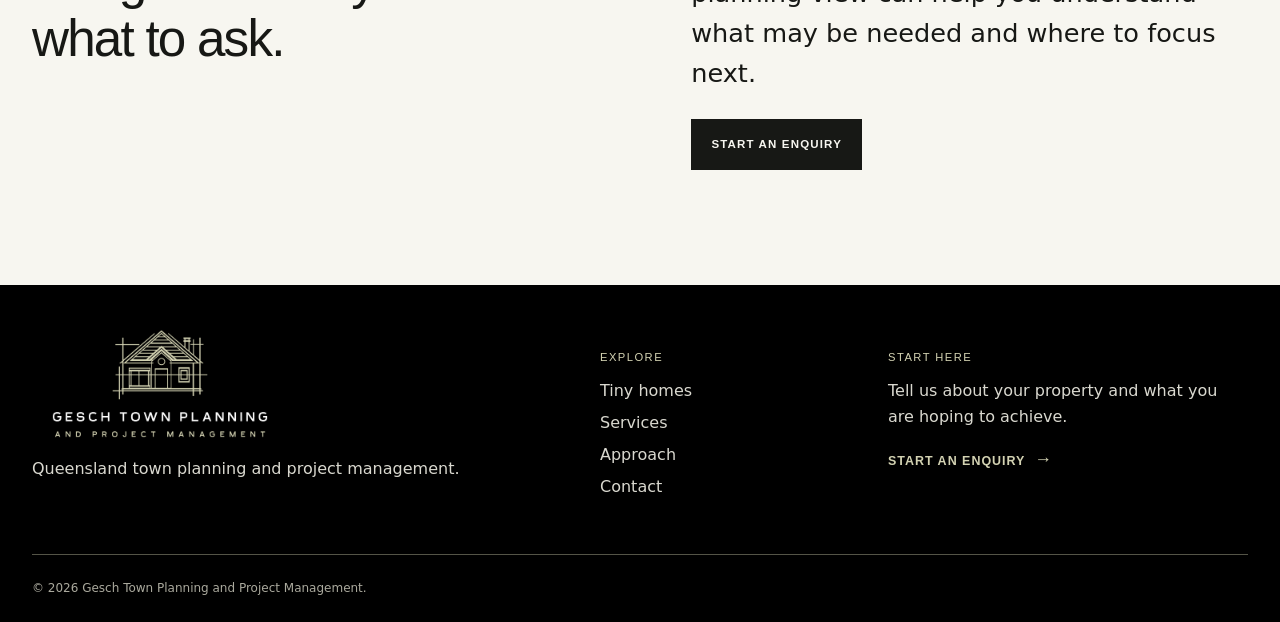
==== commit 3aecde65: "Add About us experience statement" ====
--- a/approach/index.html
+++ b/approach/index.html
@@ -1,4 +1,4 @@
 <!doctype html>
-<html lang="en-AU"><head><meta charset="utf-8"><meta name="viewport" content="width=device-width, initial-scale=1"><meta name="robots" content="noindex, nofollow"><meta name="description" content="A considered, property-specific approach to town planning across Queensland."><meta property="og:title" content="Our approach | Gesch Town Planning"><meta property="og:description" content="Clear, property-specific planning guidance across Queensland."><meta property="og:type" content="website"><meta property="og:url" content="https://geschdevelopments.com.au/approach/"><link rel="canonical" href="https://geschdevelopments.com.au/approach/"><link rel="icon" href="/assets/favicon.svg" type="image/svg+xml"><link rel="stylesheet" href="/assets/styles.css"><title>Our approach | Gesch Town Planning</title></head>
+<html lang="en-AU"><head><meta charset="utf-8"><meta name="viewport" content="width=device-width, initial-scale=1"><meta name="robots" content="noindex, nofollow"><meta name="description" content="Learn about Gesch Town Planning and Project Management's experience across Queensland's planning system."><meta property="og:title" content="About us | Gesch Town Planning"><meta property="og:description" content="Planning experience across local government, state government and the private sector."><meta property="og:type" content="website"><meta property="og:url" content="https://geschdevelopments.com.au/approach/"><link rel="canonical" href="https://geschdevelopments.com.au/approach/"><link rel="icon" href="/assets/favicon.svg" type="image/svg+xml"><link rel="stylesheet" href="/assets/styles.css"><title>About us | Gesch Town Planning</title></head>
 <body><a class="skip-link" href="#main-content">Skip to content</a><header class="site-header"><a class="brand" href="/" aria-label="Gesch Town Planning home"><img src="/assets/gesch-town-planning-logo.png" alt="Gesch Town Planning and Project Management"></a><button class="menu-toggle" type="button" aria-expanded="false" aria-controls="site-nav"><span></span><span></span><span></span><span class="sr-only">Open menu</span></button><nav class="site-nav" id="site-nav" aria-label="Primary navigation"><a class="is-current" href="/approach/">About us</a><a href="/tiny-homes-queensland/">Secondary dwellings</a><a href="/services/#dual-occupancies">Dual occupancies</a><a href="/services/#subdivisions">Subdivisions</a><a href="/fees/">Fees</a><a class="nav-cta" href="/contact/">Contact</a></nav></header>
-<main id="main-content"><section class="page-hero"><p class="eyebrow">Our approach</p><h1>Clear advice begins with a clear understanding.</h1><p class="lede">Every property and proposal is different. We start by understanding what you are hoping to achieve, then help you identify the planning questions that matter most.</p></section><section class="section section-stone"><div class="section-label"><span>01</span><p>What to expect</p></div><div class="principles"><article><span>01</span><h2>Start early</h2><p>Explore the planning path before committing to a purchase, design or build decision.</p></article><article><span>02</span><h2>Keep it practical</h2><p>Translate planning considerations into a clearer next step for your property and circumstances.</p></article><article><span>03</span><h2>Stay property-specific</h2><p>General information is a useful starting point; meaningful advice comes from the details of your proposal and site.</p></article></div></section><section class="section"><div class="content-grid two-col"><h2>Planning is easier to navigate when you know what to ask.</h2><div><p class="large-copy">Whether your idea is at the first-research stage or ready to move forward, an early planning view can help you understand what may be needed and where to focus next.</p><a class="button button-dark" href="/contact/">Start an enquiry</a></div></div></section></main><footer class="site-footer"><div class="footer-grid"><div><img class="footer-logo" src="/assets/gesch-town-planning-logo.png" alt="Gesch Town Planning and Project Management"><p>Queensland town planning and project management.</p></div><div><p class="footer-label">Explore</p><a href="/tiny-homes-queensland/">Tiny homes</a><a href="/services/">Services</a><a href="/approach/">Approach</a><a href="/contact/">Contact</a></div><div><p class="footer-label">Start here</p><p>Tell us about your property and what you are hoping to achieve.</p><a class="text-link light" href="/contact/">Start an enquiry <span aria-hidden="true">→</span></a></div></div><p class="copyright">© <span data-current-year></span> Gesch Town Planning and Project Management.</p></footer><script src="/assets/config.js"></script><script src="/assets/site.js"></script></body></html>
+<main id="main-content"><section class="page-hero"><p class="eyebrow">About us</p><h1>Planning experience that brings property ideas into focus.</h1><p class="lede">With more than 15 years of industry experience across local government, state government and the private sector, Gesch Town Planning simplifies Queensland’s planning legislation and helps turn your property goals into a clear next step.</p></section><section class="section section-stone"><div class="section-label"><span>01</span><p>What to expect</p></div><div class="principles"><article><span>01</span><h2>Start early</h2><p>Explore the planning path before committing to a purchase, design or build decision.</p></article><article><span>02</span><h2>Keep it practical</h2><p>Translate planning considerations into a clearer next step for your property and circumstances.</p></article><article><span>03</span><h2>Stay property-specific</h2><p>General information is a useful starting point; meaningful advice comes from the details of your proposal and site.</p></article></div></section><section class="section"><div class="content-grid two-col"><h2>Planning is easier to navigate when you know what to ask.</h2><div><p class="large-copy">Whether your idea is at the first-research stage or ready to move forward, an early planning view can help you understand what may be needed and where to focus next.</p><a class="button button-dark" href="/contact/">Start an enquiry</a></div></div></section></main><footer class="site-footer"><div class="footer-grid"><div><img class="footer-logo" src="/assets/gesch-town-planning-logo.png" alt="Gesch Town Planning and Project Management"><p>Queensland town planning and project management.</p></div><div><p class="footer-label">Explore</p><a href="/tiny-homes-queensland/">Tiny homes</a><a href="/services/">Services</a><a href="/approach/">Approach</a><a href="/contact/">Contact</a></div><div><p class="footer-label">Start here</p><p>Tell us about your property and what you are hoping to achieve.</p><a class="text-link light" href="/contact/">Start an enquiry <span aria-hidden="true">→</span></a></div></div><p class="copyright">© <span data-current-year></span> Gesch Town Planning and Project Management.</p></footer><script src="/assets/config.js"></script><script src="/assets/site.js"></script></body></html>
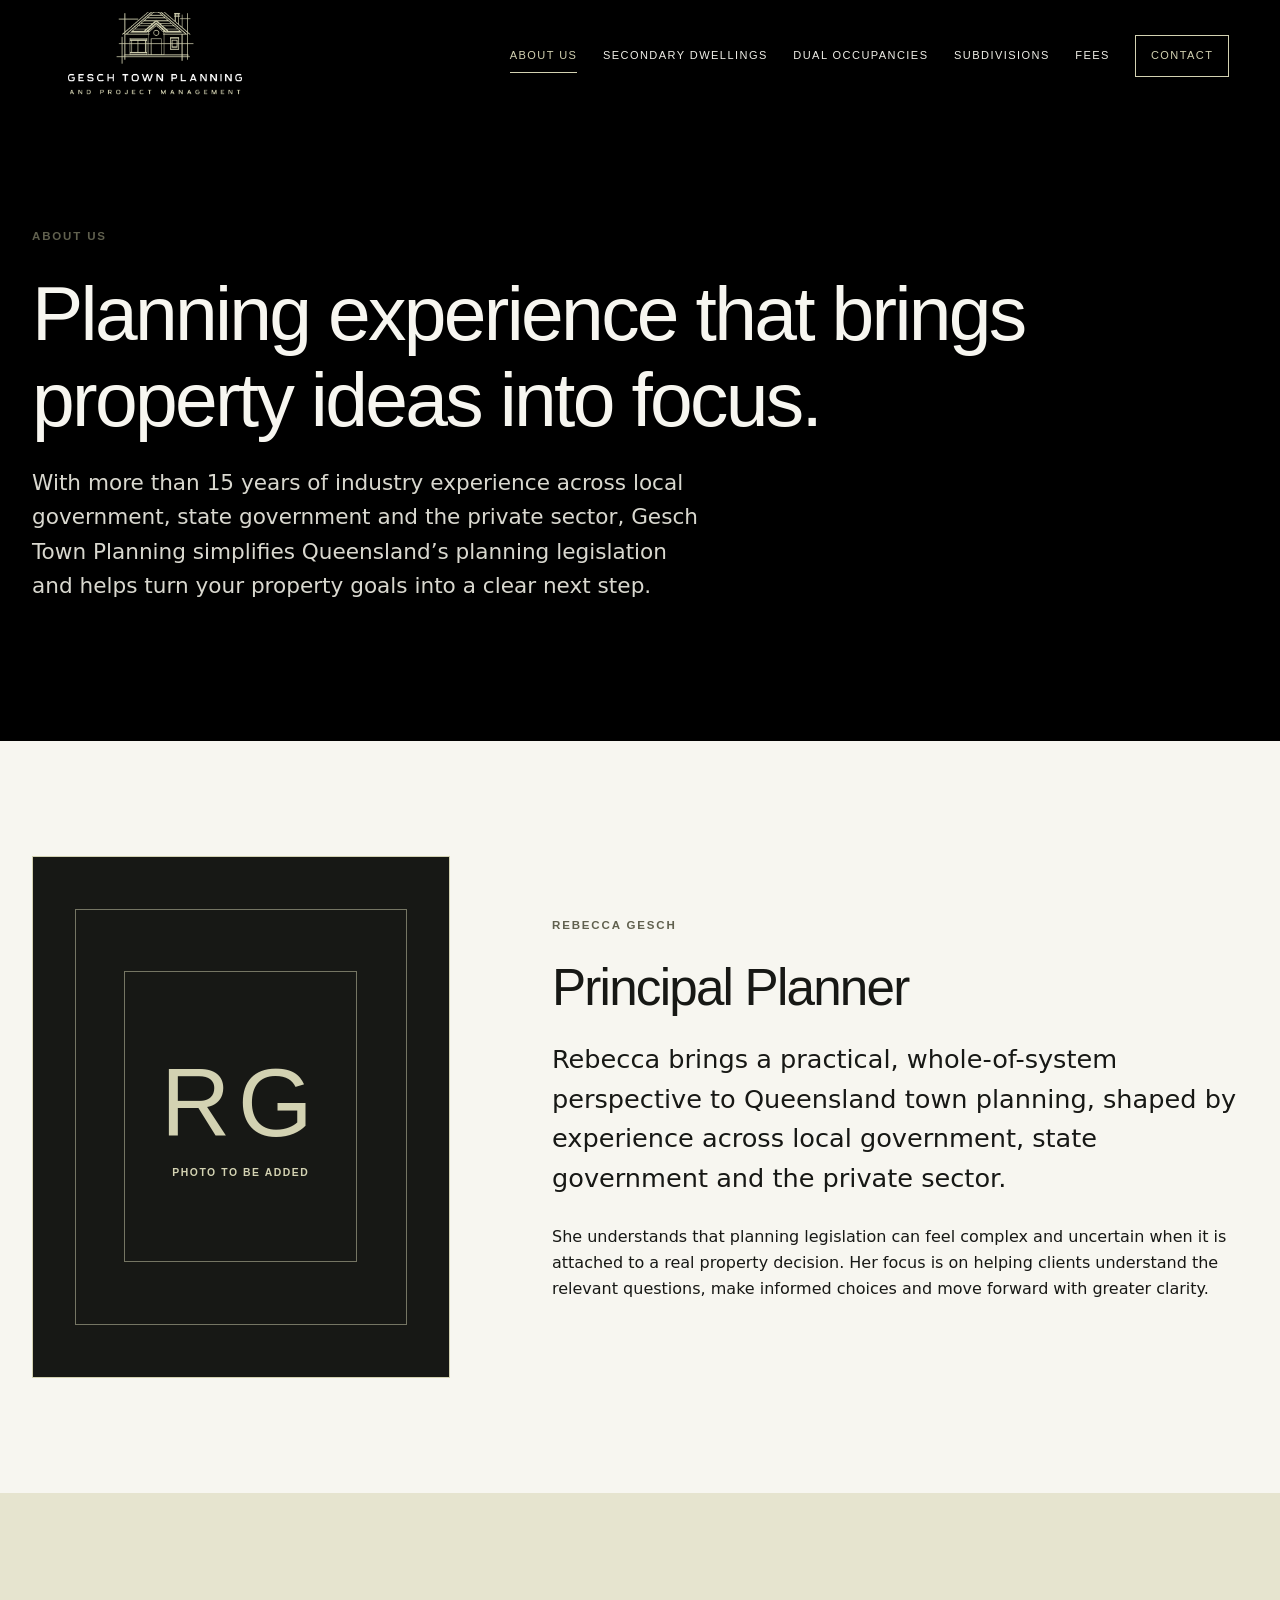
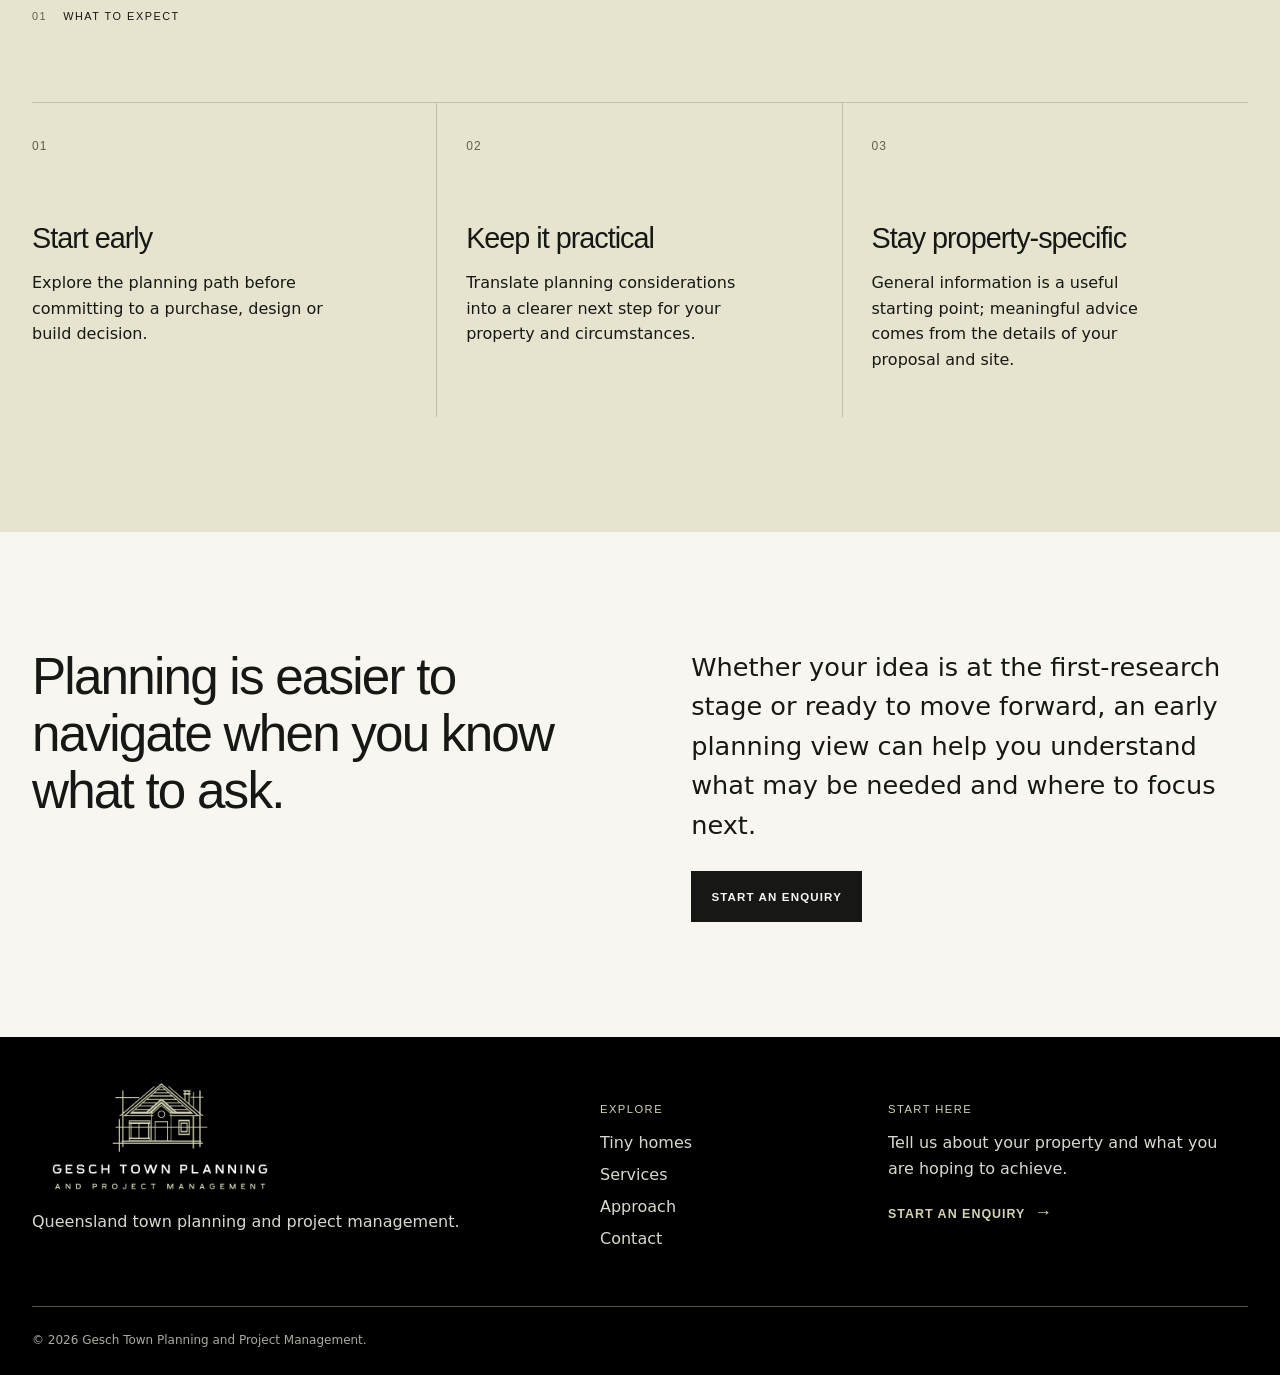
==== commit 7ed5babf: "Add principal planner profile section" ====
--- a/approach/index.html
+++ b/approach/index.html
@@ -1,4 +1,4 @@
 <!doctype html>
-<html lang="en-AU"><head><meta charset="utf-8"><meta name="viewport" content="width=device-width, initial-scale=1"><meta name="robots" content="noindex, nofollow"><meta name="description" content="Learn about Gesch Town Planning and Project Management's experience across Queensland's planning system."><meta property="og:title" content="About us | Gesch Town Planning"><meta property="og:description" content="Planning experience across local government, state government and the private sector."><meta property="og:type" content="website"><meta property="og:url" content="https://geschdevelopments.com.au/approach/"><link rel="canonical" href="https://geschdevelopments.com.au/approach/"><link rel="icon" href="/assets/favicon.svg" type="image/svg+xml"><link rel="stylesheet" href="/assets/styles.css"><title>About us | Gesch Town Planning</title></head>
+<html lang="en-AU"><head><meta charset="utf-8"><meta name="viewport" content="width=device-width, initial-scale=1"><meta name="robots" content="noindex, nofollow"><meta name="description" content="Learn about Gesch Town Planning and Project Management's experience across Queensland's planning system."><meta property="og:title" content="About us | Gesch Town Planning"><meta property="og:description" content="Planning experience across local government, state government and the private sector."><meta property="og:type" content="website"><meta property="og:url" content="https://geschdevelopments.com.au/approach/"><link rel="canonical" href="https://geschdevelopments.com.au/approach/"><link rel="icon" href="/assets/favicon.svg" type="image/svg+xml"><link rel="stylesheet" href="/assets/styles.css"><link rel="stylesheet" href="/assets/about.css"><title>About us | Gesch Town Planning</title></head>
 <body><a class="skip-link" href="#main-content">Skip to content</a><header class="site-header"><a class="brand" href="/" aria-label="Gesch Town Planning home"><img src="/assets/gesch-town-planning-logo.png" alt="Gesch Town Planning and Project Management"></a><button class="menu-toggle" type="button" aria-expanded="false" aria-controls="site-nav"><span></span><span></span><span></span><span class="sr-only">Open menu</span></button><nav class="site-nav" id="site-nav" aria-label="Primary navigation"><a class="is-current" href="/approach/">About us</a><a href="/tiny-homes-queensland/">Secondary dwellings</a><a href="/services/#dual-occupancies">Dual occupancies</a><a href="/services/#subdivisions">Subdivisions</a><a href="/fees/">Fees</a><a class="nav-cta" href="/contact/">Contact</a></nav></header>
-<main id="main-content"><section class="page-hero"><p class="eyebrow">About us</p><h1>Planning experience that brings property ideas into focus.</h1><p class="lede">With more than 15 years of industry experience across local government, state government and the private sector, Gesch Town Planning simplifies Queensland’s planning legislation and helps turn your property goals into a clear next step.</p></section><section class="section section-stone"><div class="section-label"><span>01</span><p>What to expect</p></div><div class="principles"><article><span>01</span><h2>Start early</h2><p>Explore the planning path before committing to a purchase, design or build decision.</p></article><article><span>02</span><h2>Keep it practical</h2><p>Translate planning considerations into a clearer next step for your property and circumstances.</p></article><article><span>03</span><h2>Stay property-specific</h2><p>General information is a useful starting point; meaningful advice comes from the details of your proposal and site.</p></article></div></section><section class="section"><div class="content-grid two-col"><h2>Planning is easier to navigate when you know what to ask.</h2><div><p class="large-copy">Whether your idea is at the first-research stage or ready to move forward, an early planning view can help you understand what may be needed and where to focus next.</p><a class="button button-dark" href="/contact/">Start an enquiry</a></div></div></section></main><footer class="site-footer"><div class="footer-grid"><div><img class="footer-logo" src="/assets/gesch-town-planning-logo.png" alt="Gesch Town Planning and Project Management"><p>Queensland town planning and project management.</p></div><div><p class="footer-label">Explore</p><a href="/tiny-homes-queensland/">Tiny homes</a><a href="/services/">Services</a><a href="/approach/">Approach</a><a href="/contact/">Contact</a></div><div><p class="footer-label">Start here</p><p>Tell us about your property and what you are hoping to achieve.</p><a class="text-link light" href="/contact/">Start an enquiry <span aria-hidden="true">→</span></a></div></div><p class="copyright">© <span data-current-year></span> Gesch Town Planning and Project Management.</p></footer><script src="/assets/config.js"></script><script src="/assets/site.js"></script></body></html>
+<main id="main-content"><section class="page-hero"><p class="eyebrow">About us</p><h1>Planning experience that brings property ideas into focus.</h1><p class="lede">With more than 15 years of industry experience across local government, state government and the private sector, Gesch Town Planning simplifies Queensland’s planning legislation and helps turn your property goals into a clear next step.</p></section><section class="section planner-profile"><div class="profile-photo" role="img" aria-label="Portrait of Rebecca Gesch, Principal Planner"><span>RG</span><p>Photo to be added</p></div><div class="profile-copy"><p class="eyebrow">Rebecca Gesch</p><h2>Principal Planner</h2><p class="large-copy">Rebecca brings a practical, whole-of-system perspective to Queensland town planning, shaped by experience across local government, state government and the private sector.</p><p>She understands that planning legislation can feel complex and uncertain when it is attached to a real property decision. Her focus is on helping clients understand the relevant questions, make informed choices and move forward with greater clarity.</p></div></section><section class="section section-stone"><div class="section-label"><span>01</span><p>What to expect</p></div><div class="principles"><article><span>01</span><h2>Start early</h2><p>Explore the planning path before committing to a purchase, design or build decision.</p></article><article><span>02</span><h2>Keep it practical</h2><p>Translate planning considerations into a clearer next step for your property and circumstances.</p></article><article><span>03</span><h2>Stay property-specific</h2><p>General information is a useful starting point; meaningful advice comes from the details of your proposal and site.</p></article></div></section><section class="section"><div class="content-grid two-col"><h2>Planning is easier to navigate when you know what to ask.</h2><div><p class="large-copy">Whether your idea is at the first-research stage or ready to move forward, an early planning view can help you understand what may be needed and where to focus next.</p><a class="button button-dark" href="/contact/">Start an enquiry</a></div></div></section></main><footer class="site-footer"><div class="footer-grid"><div><img class="footer-logo" src="/assets/gesch-town-planning-logo.png" alt="Gesch Town Planning and Project Management"><p>Queensland town planning and project management.</p></div><div><p class="footer-label">Explore</p><a href="/tiny-homes-queensland/">Tiny homes</a><a href="/services/">Services</a><a href="/approach/">Approach</a><a href="/contact/">Contact</a></div><div><p class="footer-label">Start here</p><p>Tell us about your property and what you are hoping to achieve.</p><a class="text-link light" href="/contact/">Start an enquiry <span aria-hidden="true">→</span></a></div></div><p class="copyright">© <span data-current-year></span> Gesch Town Planning and Project Management.</p></footer><script src="/assets/config.js"></script><script src="/assets/site.js"></script></body></html>
--- a/assets/about.css
+++ b/assets/about.css
@@ -0,0 +1 @@
+.planner-profile{display:grid;grid-template-columns:minmax(14rem,.75fr) minmax(0,1.25fr);align-items:center;gap:clamp(2rem,8vw,9rem)}.profile-photo{aspect-ratio:4/5;background:var(--ink);color:var(--stone);display:flex;flex-direction:column;align-items:center;justify-content:center;border:1px solid var(--stone);position:relative;overflow:hidden}.profile-photo:before,.profile-photo:after{content:"";position:absolute;border:1px solid rgba(211,210,178,.5)}.profile-photo:before{inset:10%}.profile-photo:after{inset:22%}.profile-photo span{font:500 clamp(3.5rem,8vw,6rem)/1 var(--sans);letter-spacing:.08em;z-index:1}.profile-photo p{font:700 .65rem var(--sans);letter-spacing:.15em;text-transform:uppercase;z-index:1;margin:1rem 0 0}.profile-copy{max-width:44rem}.profile-copy h2{font-size:clamp(2.4rem,4vw,4rem);margin-bottom:1.5rem}@media(max-width:700px){.planner-profile{grid-template-columns:1fr}.profile-photo{max-width:25rem;width:100%}}
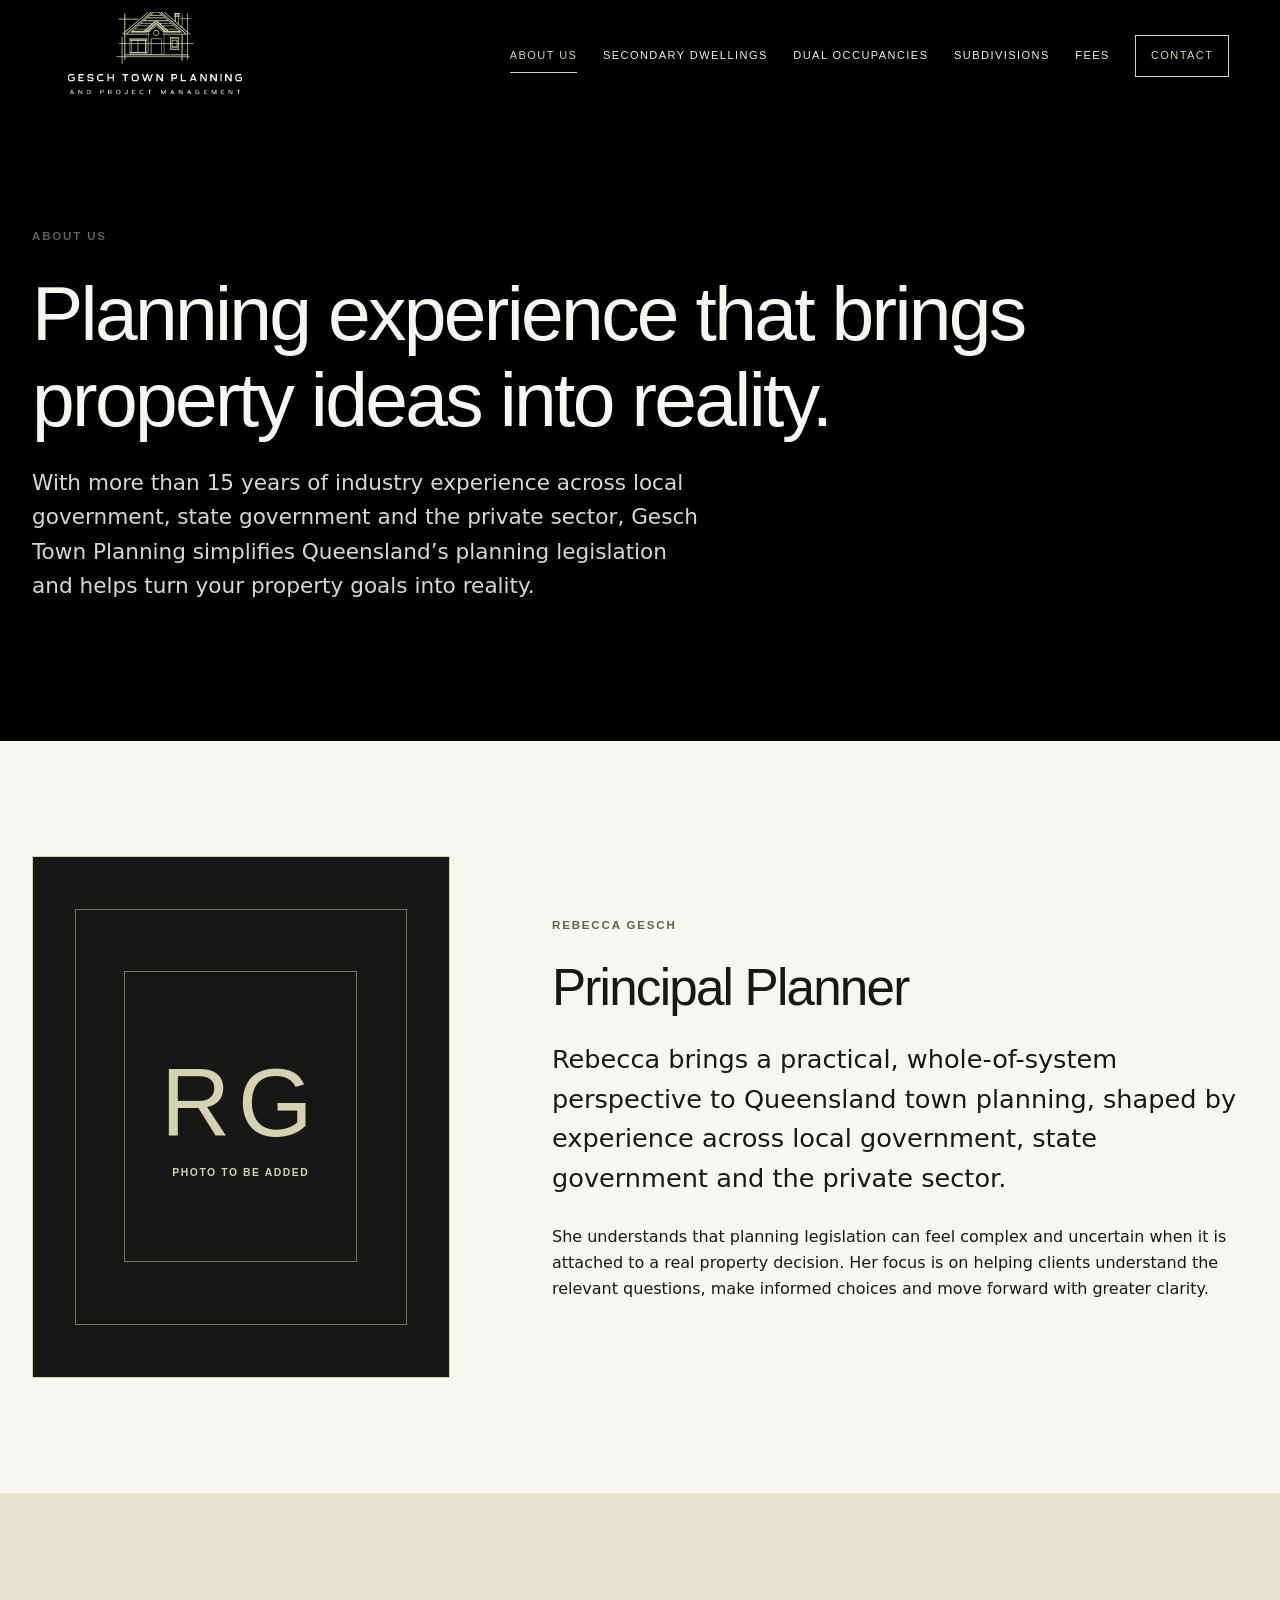
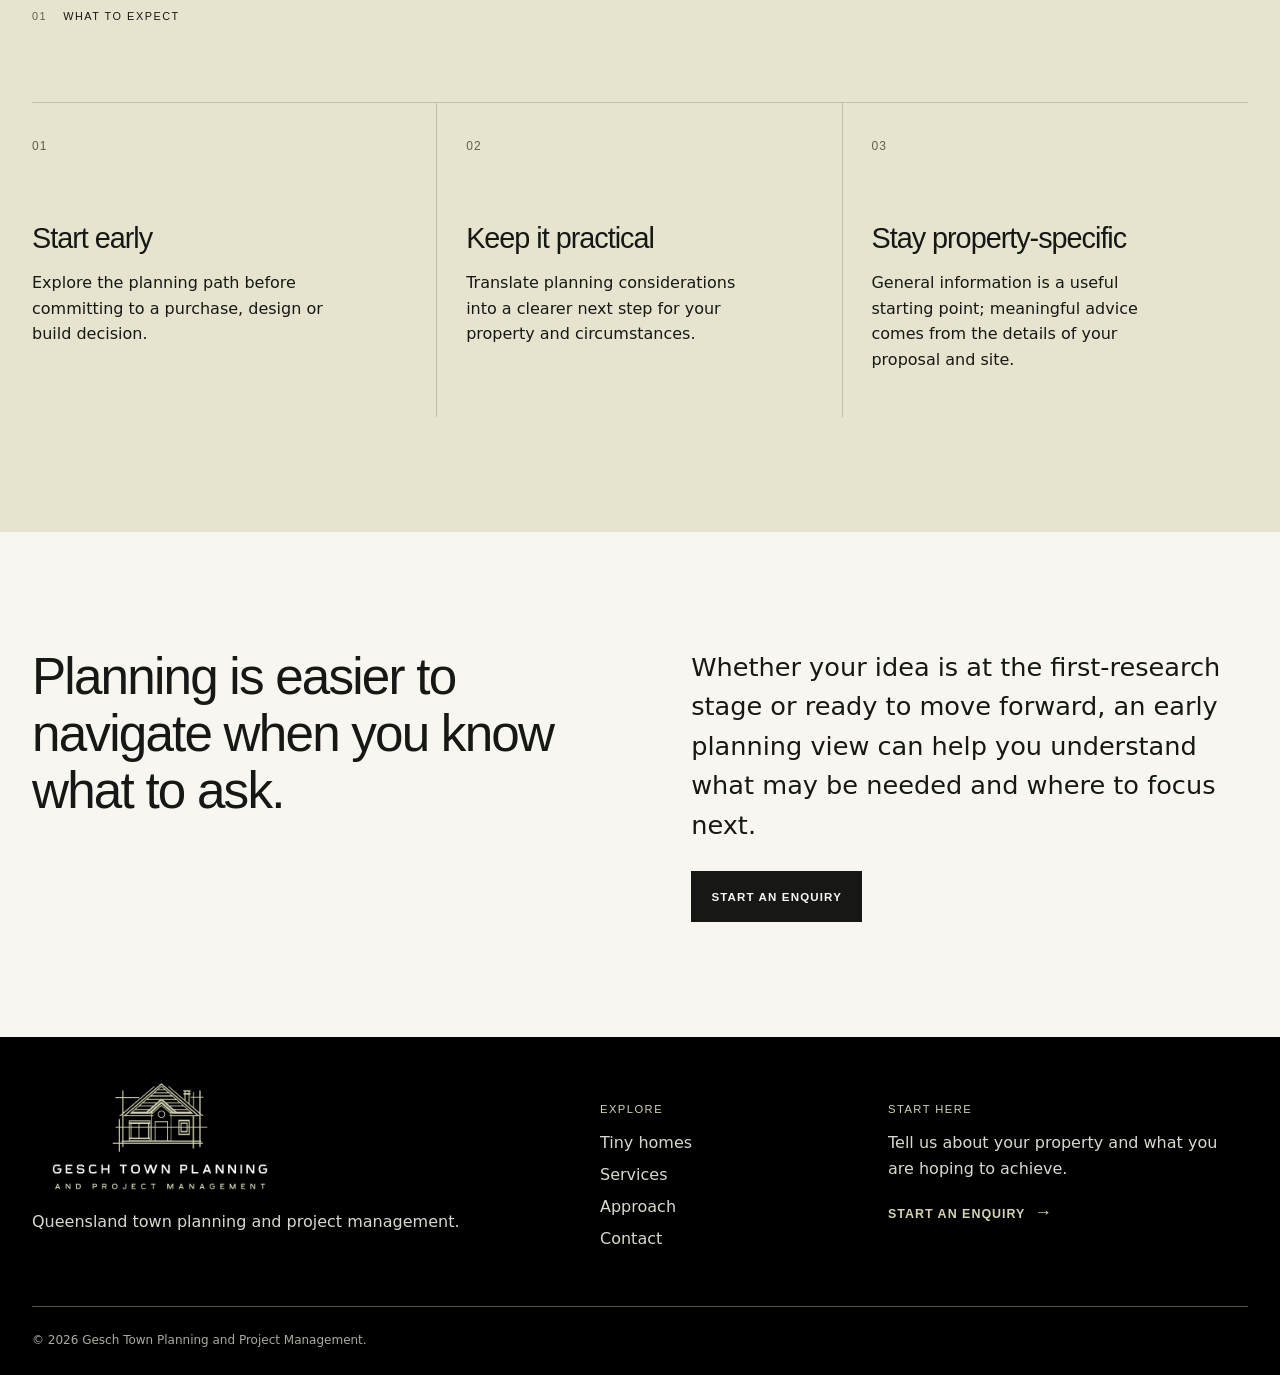
==== commit 38e5c7f8: "Refine About us message" ====
--- a/approach/index.html
+++ b/approach/index.html
@@ -1,4 +1,4 @@
 <!doctype html>
 <html lang="en-AU"><head><meta charset="utf-8"><meta name="viewport" content="width=device-width, initial-scale=1"><meta name="robots" content="noindex, nofollow"><meta name="description" content="Learn about Gesch Town Planning and Project Management's experience across Queensland's planning system."><meta property="og:title" content="About us | Gesch Town Planning"><meta property="og:description" content="Planning experience across local government, state government and the private sector."><meta property="og:type" content="website"><meta property="og:url" content="https://geschdevelopments.com.au/approach/"><link rel="canonical" href="https://geschdevelopments.com.au/approach/"><link rel="icon" href="/assets/favicon.svg" type="image/svg+xml"><link rel="stylesheet" href="/assets/styles.css"><link rel="stylesheet" href="/assets/about.css"><title>About us | Gesch Town Planning</title></head>
 <body><a class="skip-link" href="#main-content">Skip to content</a><header class="site-header"><a class="brand" href="/" aria-label="Gesch Town Planning home"><img src="/assets/gesch-town-planning-logo.png" alt="Gesch Town Planning and Project Management"></a><button class="menu-toggle" type="button" aria-expanded="false" aria-controls="site-nav"><span></span><span></span><span></span><span class="sr-only">Open menu</span></button><nav class="site-nav" id="site-nav" aria-label="Primary navigation"><a class="is-current" href="/approach/">About us</a><a href="/tiny-homes-queensland/">Secondary dwellings</a><a href="/services/#dual-occupancies">Dual occupancies</a><a href="/services/#subdivisions">Subdivisions</a><a href="/fees/">Fees</a><a class="nav-cta" href="/contact/">Contact</a></nav></header>
-<main id="main-content"><section class="page-hero"><p class="eyebrow">About us</p><h1>Planning experience that brings property ideas into focus.</h1><p class="lede">With more than 15 years of industry experience across local government, state government and the private sector, Gesch Town Planning simplifies Queensland’s planning legislation and helps turn your property goals into a clear next step.</p></section><section class="section planner-profile"><div class="profile-photo" role="img" aria-label="Portrait of Rebecca Gesch, Principal Planner"><span>RG</span><p>Photo to be added</p></div><div class="profile-copy"><p class="eyebrow">Rebecca Gesch</p><h2>Principal Planner</h2><p class="large-copy">Rebecca brings a practical, whole-of-system perspective to Queensland town planning, shaped by experience across local government, state government and the private sector.</p><p>She understands that planning legislation can feel complex and uncertain when it is attached to a real property decision. Her focus is on helping clients understand the relevant questions, make informed choices and move forward with greater clarity.</p></div></section><section class="section section-stone"><div class="section-label"><span>01</span><p>What to expect</p></div><div class="principles"><article><span>01</span><h2>Start early</h2><p>Explore the planning path before committing to a purchase, design or build decision.</p></article><article><span>02</span><h2>Keep it practical</h2><p>Translate planning considerations into a clearer next step for your property and circumstances.</p></article><article><span>03</span><h2>Stay property-specific</h2><p>General information is a useful starting point; meaningful advice comes from the details of your proposal and site.</p></article></div></section><section class="section"><div class="content-grid two-col"><h2>Planning is easier to navigate when you know what to ask.</h2><div><p class="large-copy">Whether your idea is at the first-research stage or ready to move forward, an early planning view can help you understand what may be needed and where to focus next.</p><a class="button button-dark" href="/contact/">Start an enquiry</a></div></div></section></main><footer class="site-footer"><div class="footer-grid"><div><img class="footer-logo" src="/assets/gesch-town-planning-logo.png" alt="Gesch Town Planning and Project Management"><p>Queensland town planning and project management.</p></div><div><p class="footer-label">Explore</p><a href="/tiny-homes-queensland/">Tiny homes</a><a href="/services/">Services</a><a href="/approach/">Approach</a><a href="/contact/">Contact</a></div><div><p class="footer-label">Start here</p><p>Tell us about your property and what you are hoping to achieve.</p><a class="text-link light" href="/contact/">Start an enquiry <span aria-hidden="true">→</span></a></div></div><p class="copyright">© <span data-current-year></span> Gesch Town Planning and Project Management.</p></footer><script src="/assets/config.js"></script><script src="/assets/site.js"></script></body></html>
+<main id="main-content"><section class="page-hero"><p class="eyebrow">About us</p><h1>Planning experience that brings property ideas into reality.</h1><p class="lede">With more than 15 years of industry experience across local government, state government and the private sector, Gesch Town Planning simplifies Queensland’s planning legislation and helps turn your property goals into reality.</p></section><section class="section planner-profile"><div class="profile-photo" role="img" aria-label="Portrait of Rebecca Gesch, Principal Planner"><span>RG</span><p>Photo to be added</p></div><div class="profile-copy"><p class="eyebrow">Rebecca Gesch</p><h2>Principal Planner</h2><p class="large-copy">Rebecca brings a practical, whole-of-system perspective to Queensland town planning, shaped by experience across local government, state government and the private sector.</p><p>She understands that planning legislation can feel complex and uncertain when it is attached to a real property decision. Her focus is on helping clients understand the relevant questions, make informed choices and move forward with greater clarity.</p></div></section><section class="section section-stone"><div class="section-label"><span>01</span><p>What to expect</p></div><div class="principles"><article><span>01</span><h2>Start early</h2><p>Explore the planning path before committing to a purchase, design or build decision.</p></article><article><span>02</span><h2>Keep it practical</h2><p>Translate planning considerations into a clearer next step for your property and circumstances.</p></article><article><span>03</span><h2>Stay property-specific</h2><p>General information is a useful starting point; meaningful advice comes from the details of your proposal and site.</p></article></div></section><section class="section"><div class="content-grid two-col"><h2>Planning is easier to navigate when you know what to ask.</h2><div><p class="large-copy">Whether your idea is at the first-research stage or ready to move forward, an early planning view can help you understand what may be needed and where to focus next.</p><a class="button button-dark" href="/contact/">Start an enquiry</a></div></div></section></main><footer class="site-footer"><div class="footer-grid"><div><img class="footer-logo" src="/assets/gesch-town-planning-logo.png" alt="Gesch Town Planning and Project Management"><p>Queensland town planning and project management.</p></div><div><p class="footer-label">Explore</p><a href="/tiny-homes-queensland/">Tiny homes</a><a href="/services/">Services</a><a href="/approach/">Approach</a><a href="/contact/">Contact</a></div><div><p class="footer-label">Start here</p><p>Tell us about your property and what you are hoping to achieve.</p><a class="text-link light" href="/contact/">Start an enquiry <span aria-hidden="true">→</span></a></div></div><p class="copyright">© <span data-current-year></span> Gesch Town Planning and Project Management.</p></footer><script src="/assets/config.js"></script><script src="/assets/site.js"></script></body></html>
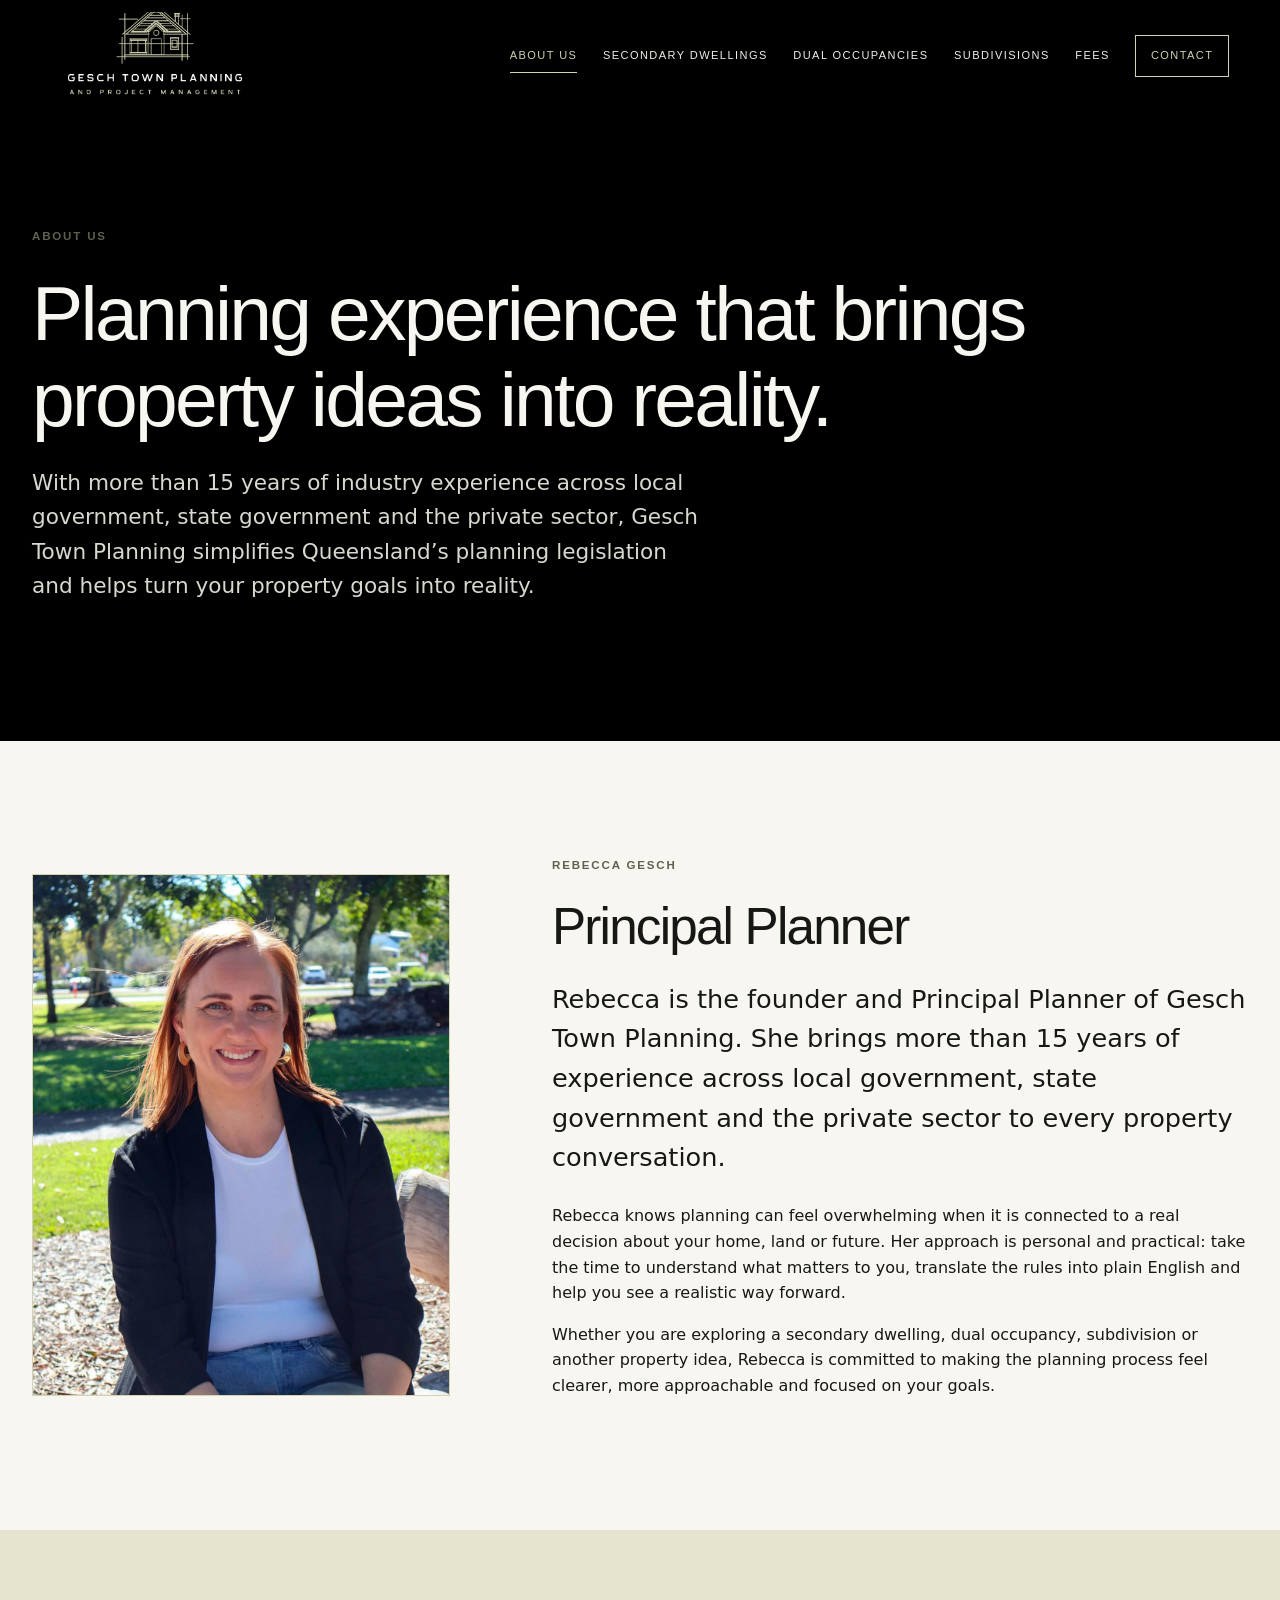
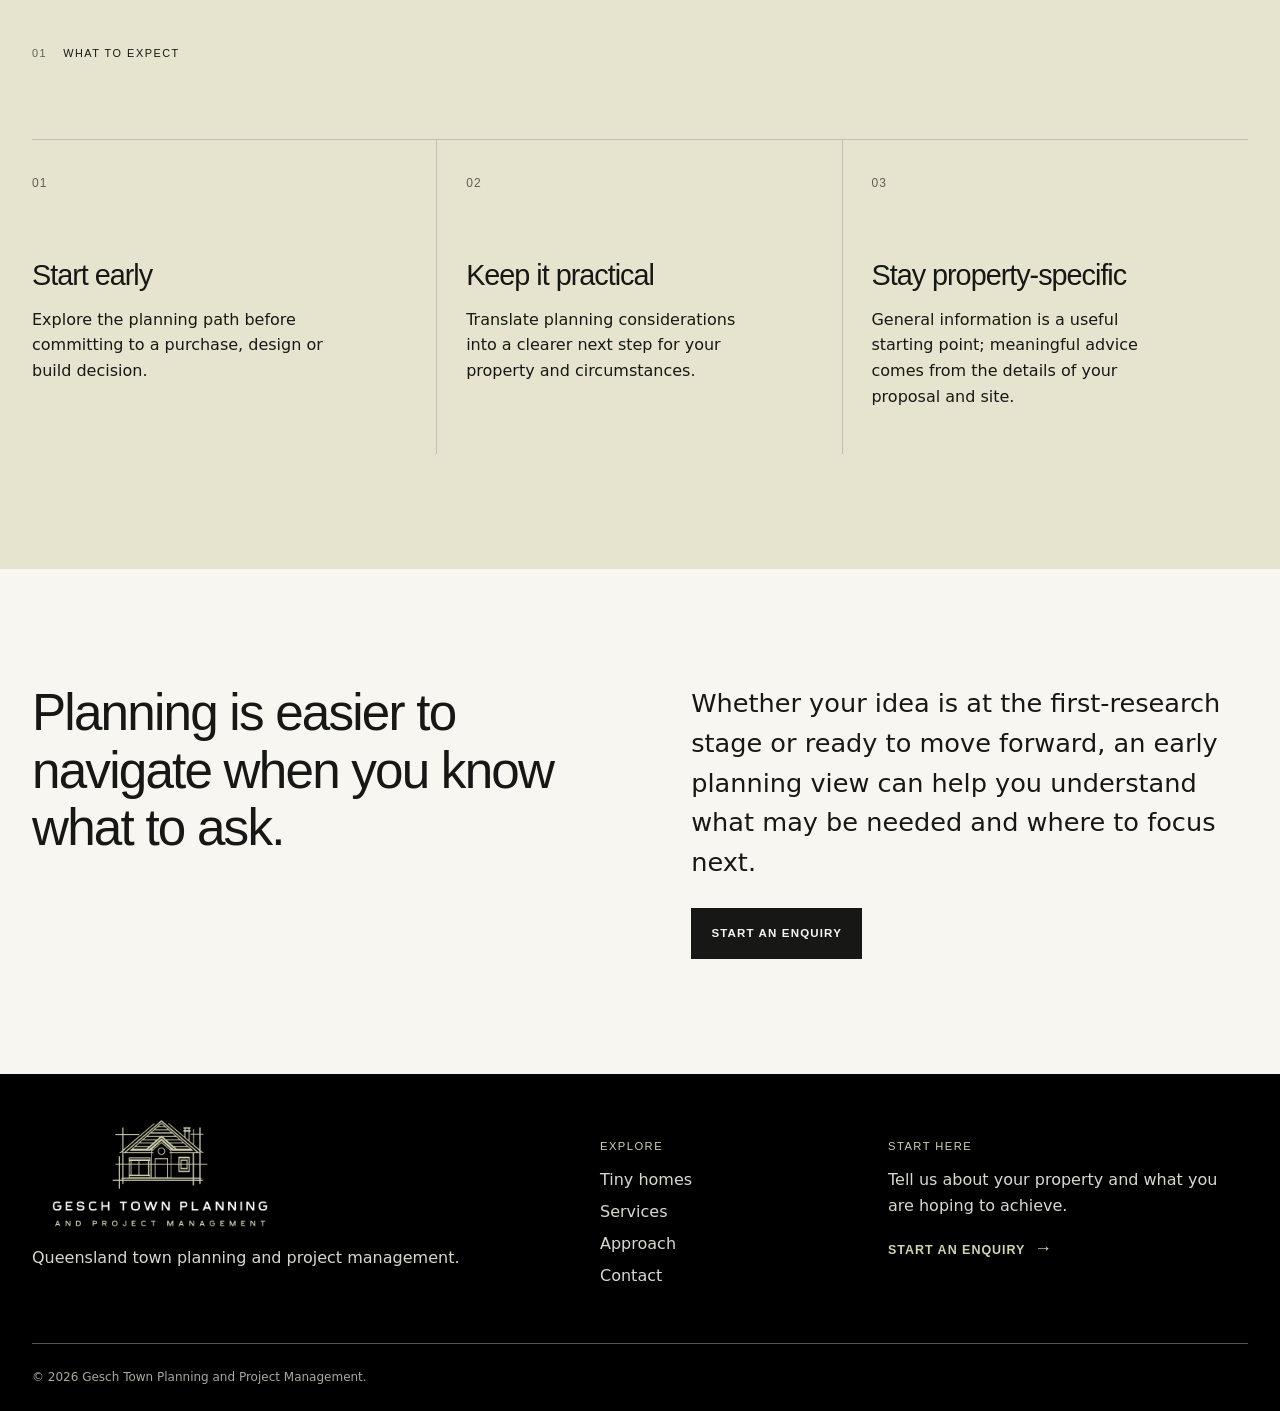
==== commit 68c7bb23: "Add principal planner headshot and bio" ====
--- a/approach/index.html
+++ b/approach/index.html
@@ -1,4 +1,4 @@
 <!doctype html>
 <html lang="en-AU"><head><meta charset="utf-8"><meta name="viewport" content="width=device-width, initial-scale=1"><meta name="robots" content="noindex, nofollow"><meta name="description" content="Learn about Gesch Town Planning and Project Management's experience across Queensland's planning system."><meta property="og:title" content="About us | Gesch Town Planning"><meta property="og:description" content="Planning experience across local government, state government and the private sector."><meta property="og:type" content="website"><meta property="og:url" content="https://geschdevelopments.com.au/approach/"><link rel="canonical" href="https://geschdevelopments.com.au/approach/"><link rel="icon" href="/assets/favicon.svg" type="image/svg+xml"><link rel="stylesheet" href="/assets/styles.css"><link rel="stylesheet" href="/assets/about.css"><title>About us | Gesch Town Planning</title></head>
 <body><a class="skip-link" href="#main-content">Skip to content</a><header class="site-header"><a class="brand" href="/" aria-label="Gesch Town Planning home"><img src="/assets/gesch-town-planning-logo.png" alt="Gesch Town Planning and Project Management"></a><button class="menu-toggle" type="button" aria-expanded="false" aria-controls="site-nav"><span></span><span></span><span></span><span class="sr-only">Open menu</span></button><nav class="site-nav" id="site-nav" aria-label="Primary navigation"><a class="is-current" href="/approach/">About us</a><a href="/tiny-homes-queensland/">Secondary dwellings</a><a href="/services/#dual-occupancies">Dual occupancies</a><a href="/services/#subdivisions">Subdivisions</a><a href="/fees/">Fees</a><a class="nav-cta" href="/contact/">Contact</a></nav></header>
-<main id="main-content"><section class="page-hero"><p class="eyebrow">About us</p><h1>Planning experience that brings property ideas into reality.</h1><p class="lede">With more than 15 years of industry experience across local government, state government and the private sector, Gesch Town Planning simplifies Queensland’s planning legislation and helps turn your property goals into reality.</p></section><section class="section planner-profile"><div class="profile-photo" role="img" aria-label="Portrait of Rebecca Gesch, Principal Planner"><span>RG</span><p>Photo to be added</p></div><div class="profile-copy"><p class="eyebrow">Rebecca Gesch</p><h2>Principal Planner</h2><p class="large-copy">Rebecca brings a practical, whole-of-system perspective to Queensland town planning, shaped by experience across local government, state government and the private sector.</p><p>She understands that planning legislation can feel complex and uncertain when it is attached to a real property decision. Her focus is on helping clients understand the relevant questions, make informed choices and move forward with greater clarity.</p></div></section><section class="section section-stone"><div class="section-label"><span>01</span><p>What to expect</p></div><div class="principles"><article><span>01</span><h2>Start early</h2><p>Explore the planning path before committing to a purchase, design or build decision.</p></article><article><span>02</span><h2>Keep it practical</h2><p>Translate planning considerations into a clearer next step for your property and circumstances.</p></article><article><span>03</span><h2>Stay property-specific</h2><p>General information is a useful starting point; meaningful advice comes from the details of your proposal and site.</p></article></div></section><section class="section"><div class="content-grid two-col"><h2>Planning is easier to navigate when you know what to ask.</h2><div><p class="large-copy">Whether your idea is at the first-research stage or ready to move forward, an early planning view can help you understand what may be needed and where to focus next.</p><a class="button button-dark" href="/contact/">Start an enquiry</a></div></div></section></main><footer class="site-footer"><div class="footer-grid"><div><img class="footer-logo" src="/assets/gesch-town-planning-logo.png" alt="Gesch Town Planning and Project Management"><p>Queensland town planning and project management.</p></div><div><p class="footer-label">Explore</p><a href="/tiny-homes-queensland/">Tiny homes</a><a href="/services/">Services</a><a href="/approach/">Approach</a><a href="/contact/">Contact</a></div><div><p class="footer-label">Start here</p><p>Tell us about your property and what you are hoping to achieve.</p><a class="text-link light" href="/contact/">Start an enquiry <span aria-hidden="true">→</span></a></div></div><p class="copyright">© <span data-current-year></span> Gesch Town Planning and Project Management.</p></footer><script src="/assets/config.js"></script><script src="/assets/site.js"></script></body></html>
+<main id="main-content"><section class="page-hero"><p class="eyebrow">About us</p><h1>Planning experience that brings property ideas into reality.</h1><p class="lede">With more than 15 years of industry experience across local government, state government and the private sector, Gesch Town Planning simplifies Queensland’s planning legislation and helps turn your property goals into reality.</p></section><section class="section planner-profile"><div class="profile-photo"><img src="/assets/rebecca-gesch-principal-planner.jpg" alt="Rebecca Gesch, Principal Planner"></div><div class="profile-copy"><p class="eyebrow">Rebecca Gesch</p><h2>Principal Planner</h2><p class="large-copy">Rebecca is the founder and Principal Planner of Gesch Town Planning. She brings more than 15 years of experience across local government, state government and the private sector to every property conversation.</p><p>Rebecca knows planning can feel overwhelming when it is connected to a real decision about your home, land or future. Her approach is personal and practical: take the time to understand what matters to you, translate the rules into plain English and help you see a realistic way forward.</p><p>Whether you are exploring a secondary dwelling, dual occupancy, subdivision or another property idea, Rebecca is committed to making the planning process feel clearer, more approachable and focused on your goals.</p></div></section><section class="section section-stone"><div class="section-label"><span>01</span><p>What to expect</p></div><div class="principles"><article><span>01</span><h2>Start early</h2><p>Explore the planning path before committing to a purchase, design or build decision.</p></article><article><span>02</span><h2>Keep it practical</h2><p>Translate planning considerations into a clearer next step for your property and circumstances.</p></article><article><span>03</span><h2>Stay property-specific</h2><p>General information is a useful starting point; meaningful advice comes from the details of your proposal and site.</p></article></div></section><section class="section"><div class="content-grid two-col"><h2>Planning is easier to navigate when you know what to ask.</h2><div><p class="large-copy">Whether your idea is at the first-research stage or ready to move forward, an early planning view can help you understand what may be needed and where to focus next.</p><a class="button button-dark" href="/contact/">Start an enquiry</a></div></div></section></main><footer class="site-footer"><div class="footer-grid"><div><img class="footer-logo" src="/assets/gesch-town-planning-logo.png" alt="Gesch Town Planning and Project Management"><p>Queensland town planning and project management.</p></div><div><p class="footer-label">Explore</p><a href="/tiny-homes-queensland/">Tiny homes</a><a href="/services/">Services</a><a href="/approach/">Approach</a><a href="/contact/">Contact</a></div><div><p class="footer-label">Start here</p><p>Tell us about your property and what you are hoping to achieve.</p><a class="text-link light" href="/contact/">Start an enquiry <span aria-hidden="true">→</span></a></div></div><p class="copyright">© <span data-current-year></span> Gesch Town Planning and Project Management.</p></footer><script src="/assets/config.js"></script><script src="/assets/site.js"></script></body></html>
--- a/assets/about.css
+++ b/assets/about.css
@@ -1 +1 @@
-.planner-profile{display:grid;grid-template-columns:minmax(14rem,.75fr) minmax(0,1.25fr);align-items:center;gap:clamp(2rem,8vw,9rem)}.profile-photo{aspect-ratio:4/5;background:var(--ink);color:var(--stone);display:flex;flex-direction:column;align-items:center;justify-content:center;border:1px solid var(--stone);position:relative;overflow:hidden}.profile-photo:before,.profile-photo:after{content:"";position:absolute;border:1px solid rgba(211,210,178,.5)}.profile-photo:before{inset:10%}.profile-photo:after{inset:22%}.profile-photo span{font:500 clamp(3.5rem,8vw,6rem)/1 var(--sans);letter-spacing:.08em;z-index:1}.profile-photo p{font:700 .65rem var(--sans);letter-spacing:.15em;text-transform:uppercase;z-index:1;margin:1rem 0 0}.profile-copy{max-width:44rem}.profile-copy h2{font-size:clamp(2.4rem,4vw,4rem);margin-bottom:1.5rem}@media(max-width:700px){.planner-profile{grid-template-columns:1fr}.profile-photo{max-width:25rem;width:100%}}
+.planner-profile{display:grid;grid-template-columns:minmax(14rem,.75fr) minmax(0,1.25fr);align-items:center;gap:clamp(2rem,8vw,9rem)}.profile-photo{aspect-ratio:4/5;background:var(--ink);overflow:hidden;border:1px solid var(--stone)}.profile-photo img{width:100%;height:100%;object-fit:cover;object-position:center 26%;filter:saturate(.92) contrast(1.03)}.profile-copy{max-width:44rem}.profile-copy h2{font-size:clamp(2.4rem,4vw,4rem);margin-bottom:1.5rem}@media(max-width:700px){.planner-profile{grid-template-columns:1fr}.profile-photo{max-width:25rem;width:100%}}
